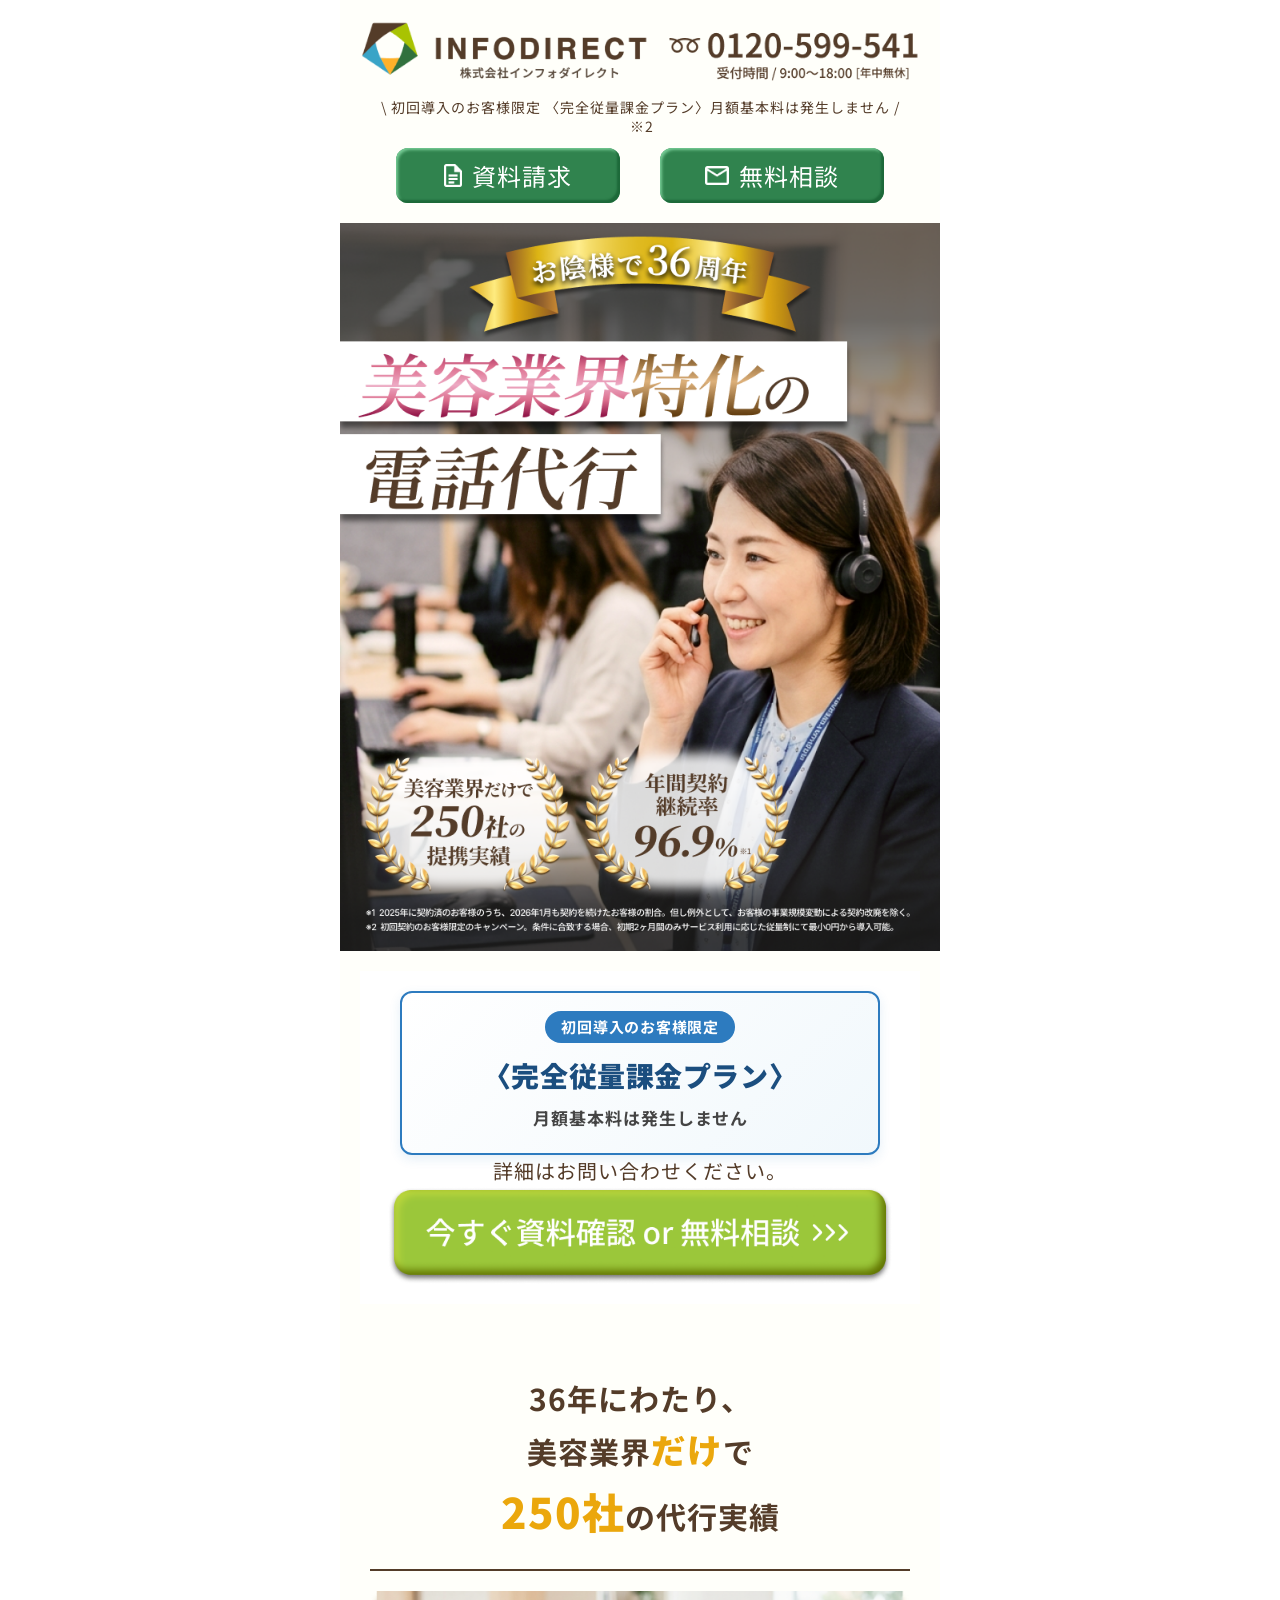
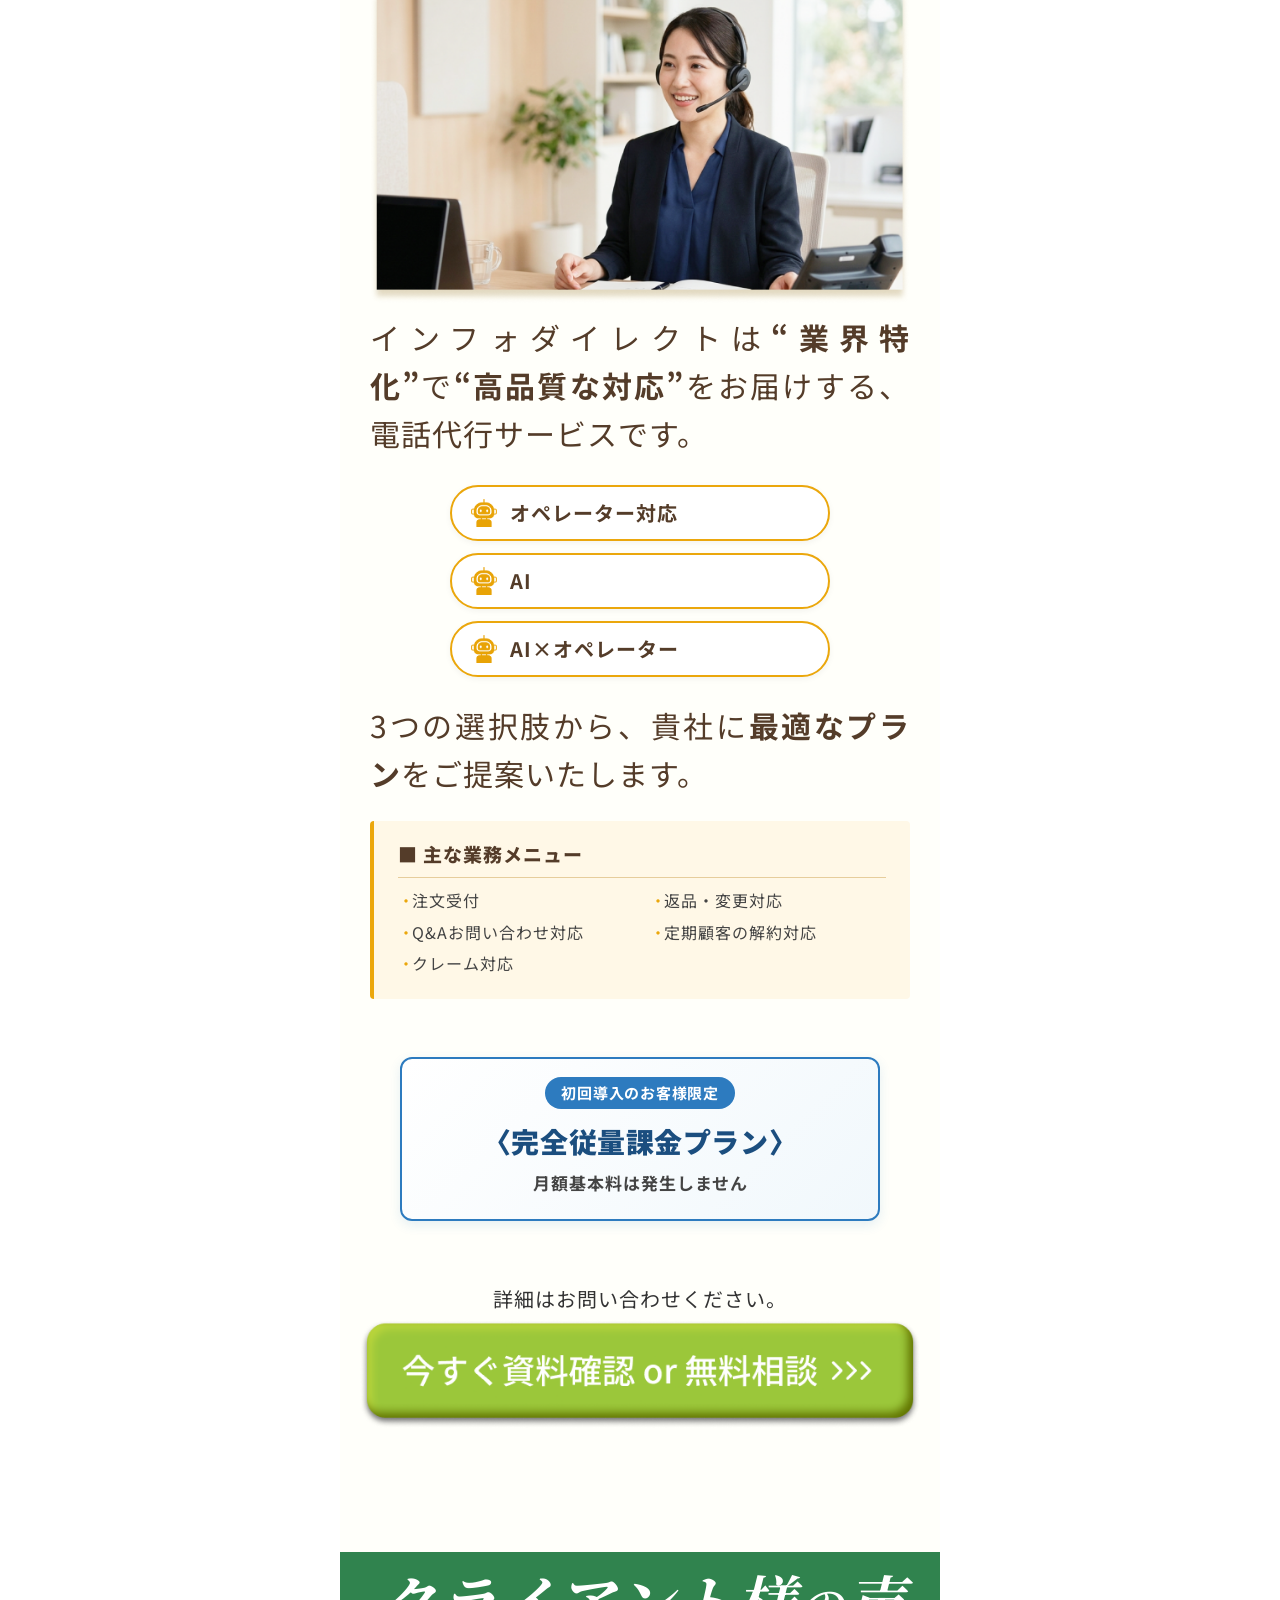
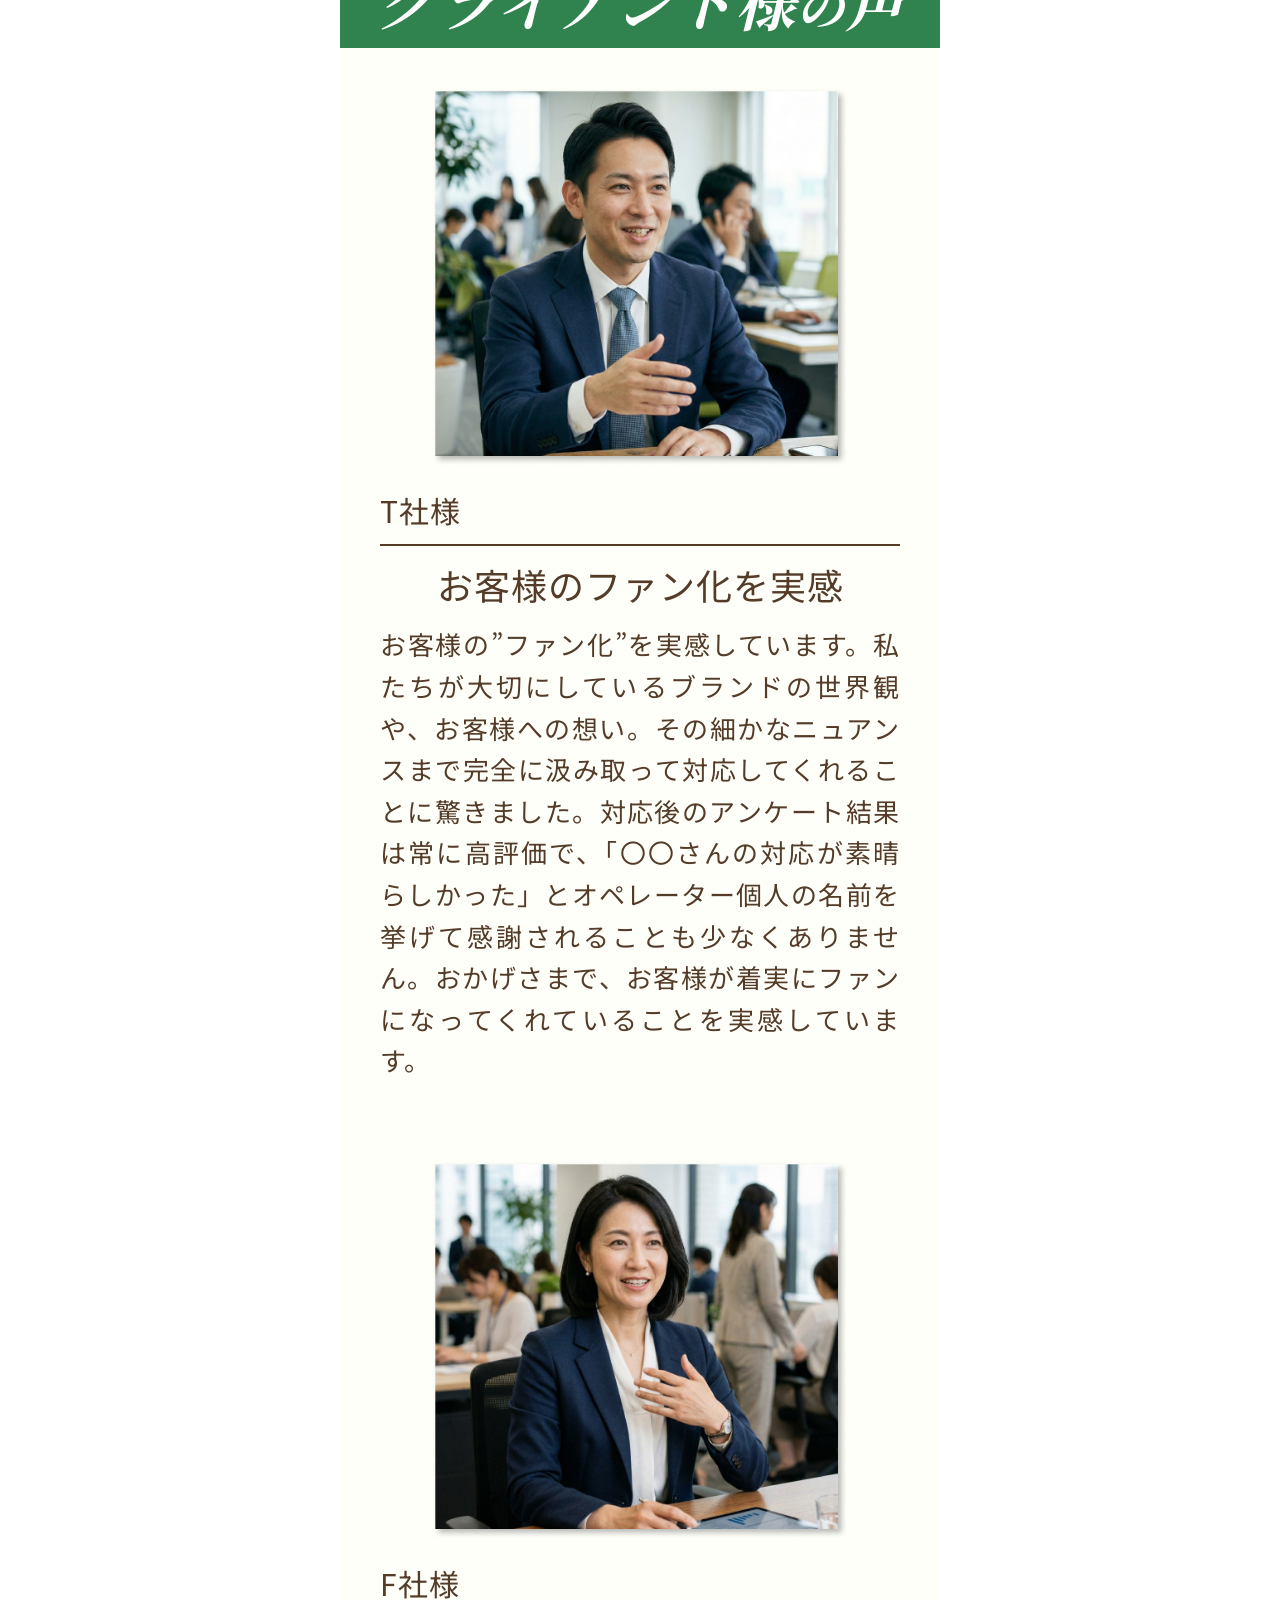
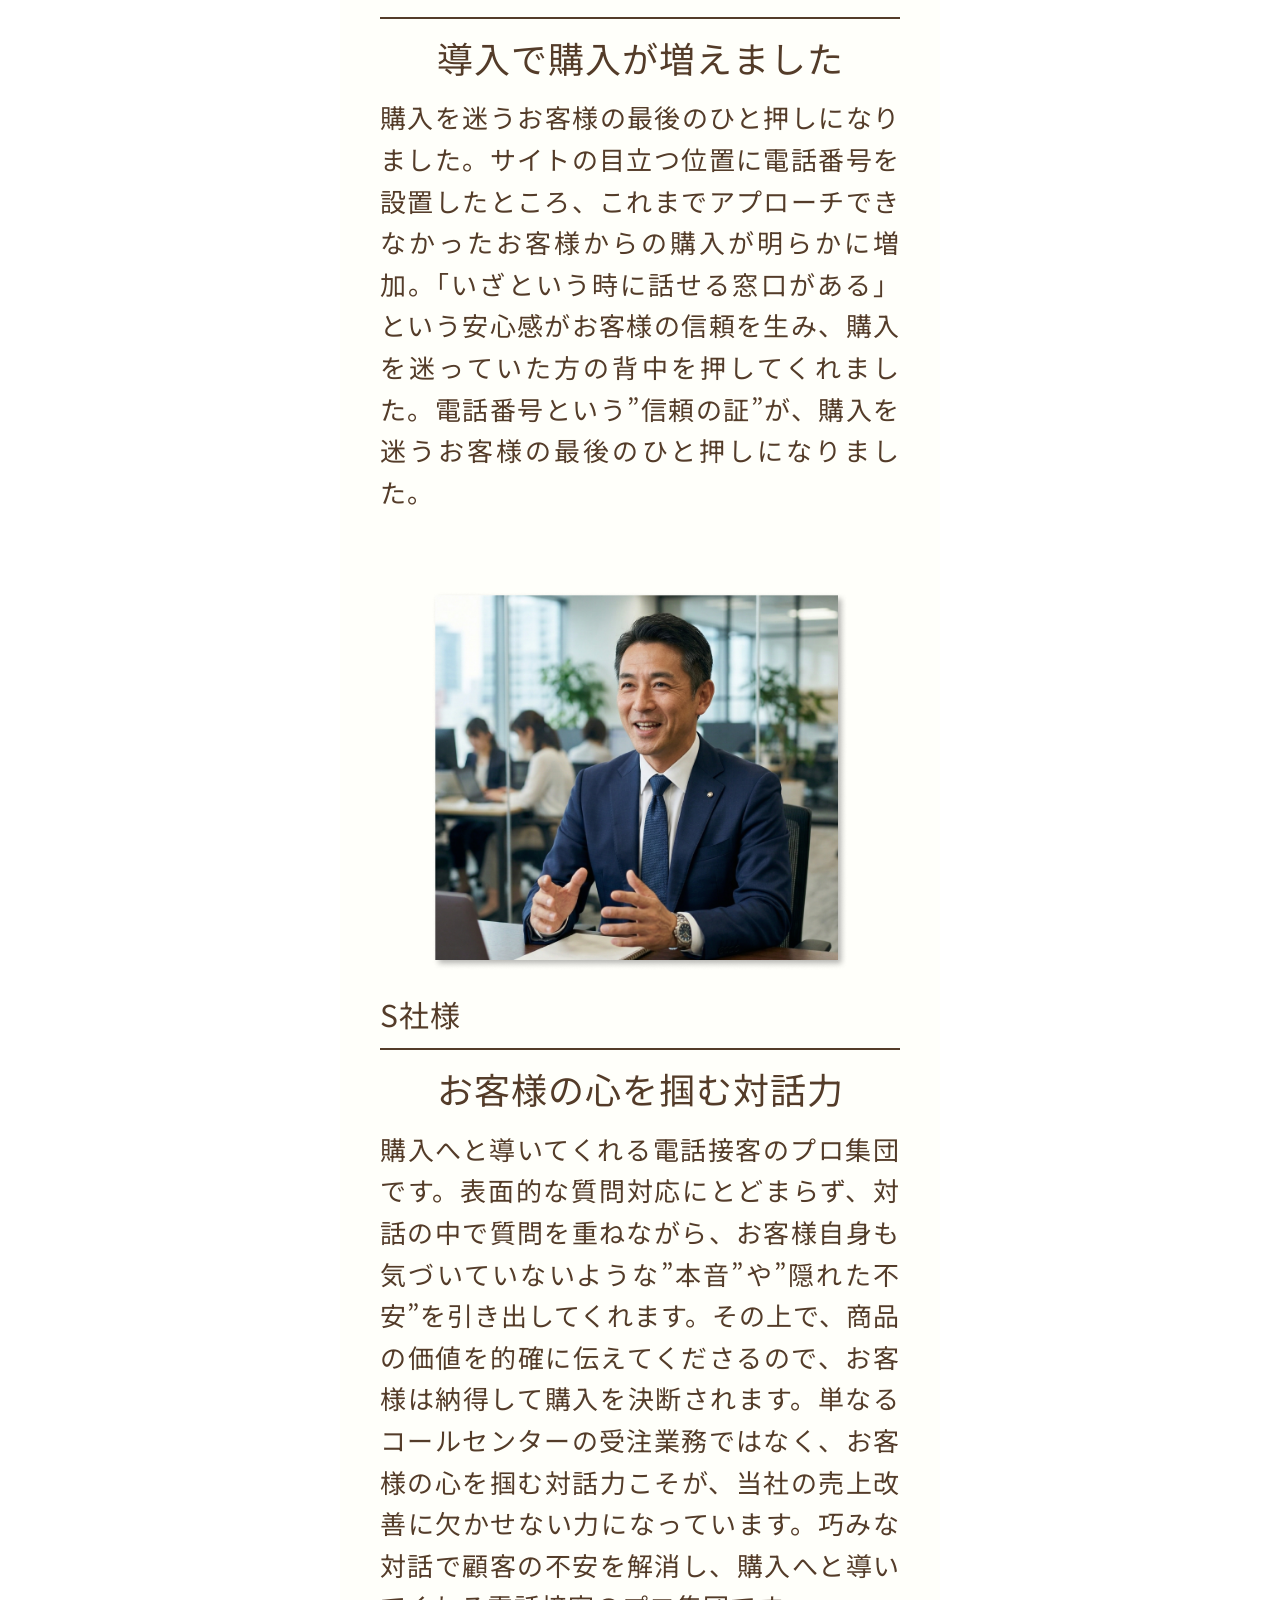
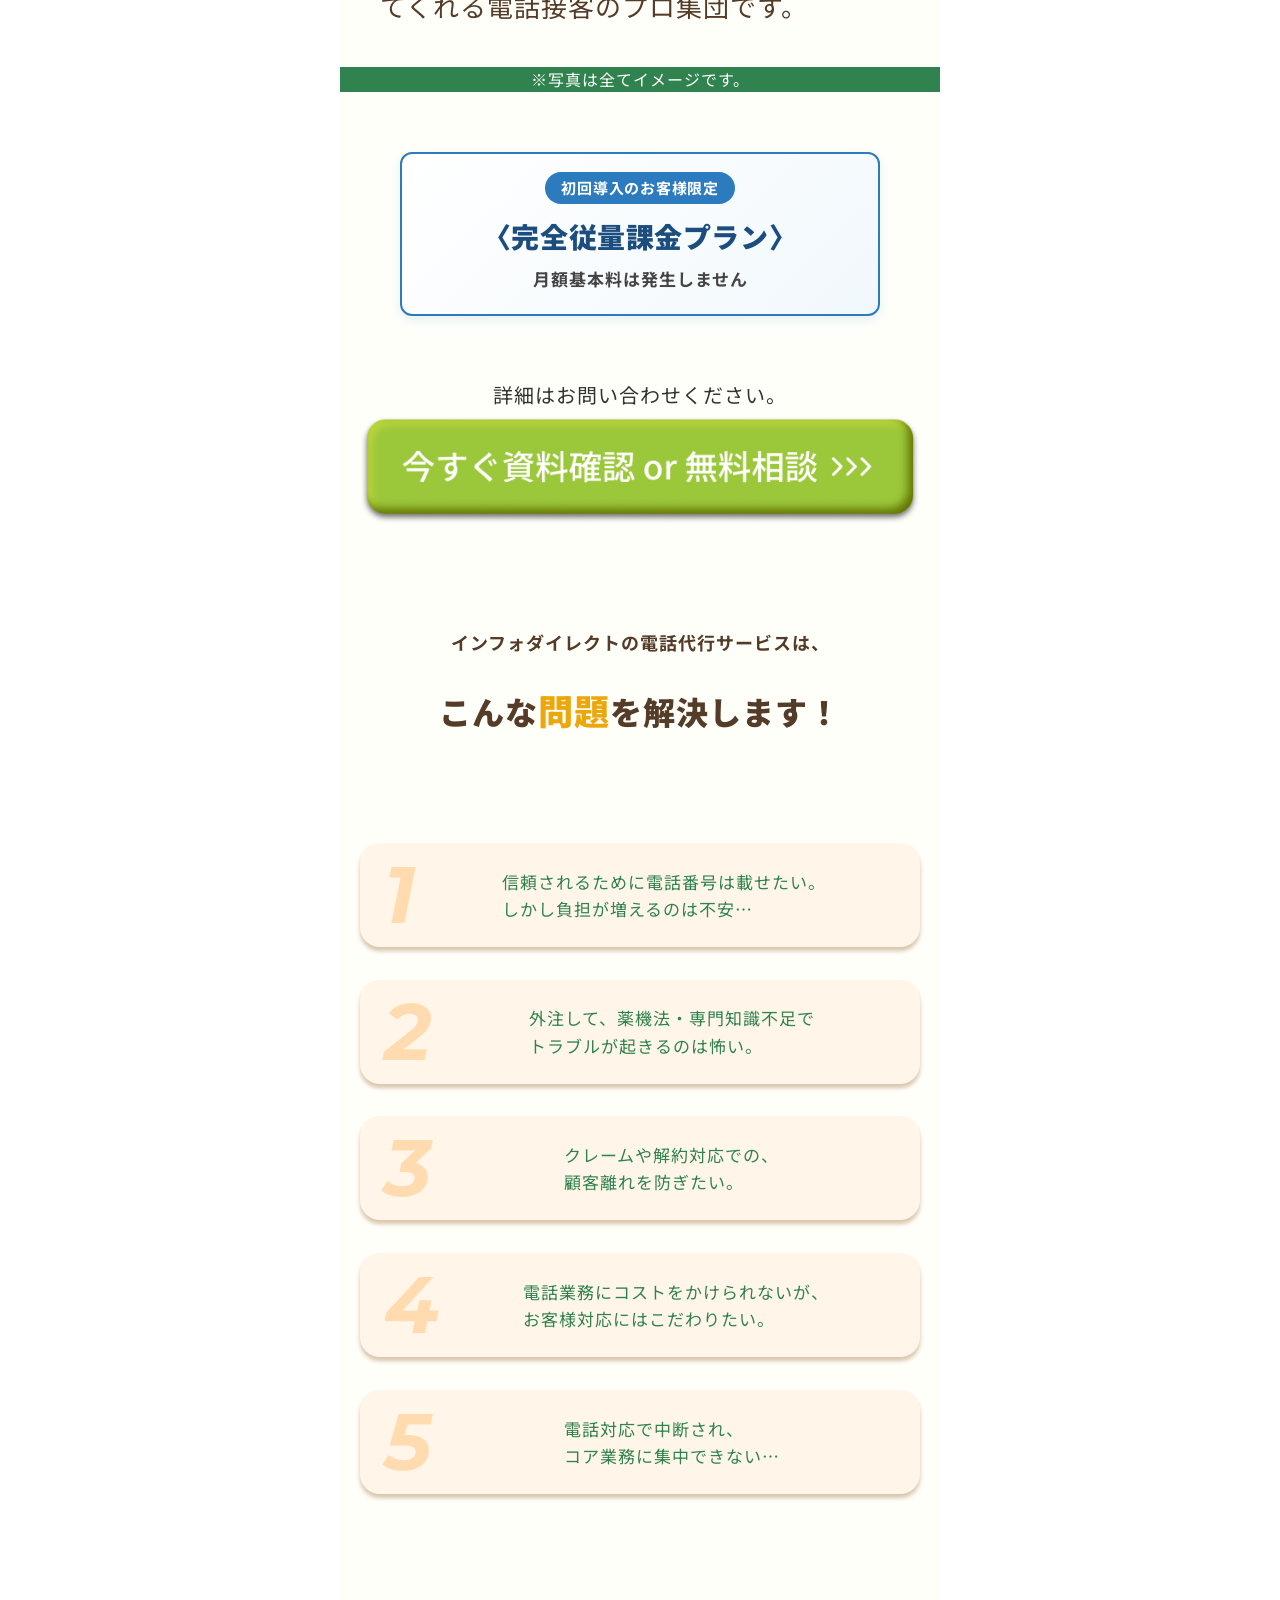
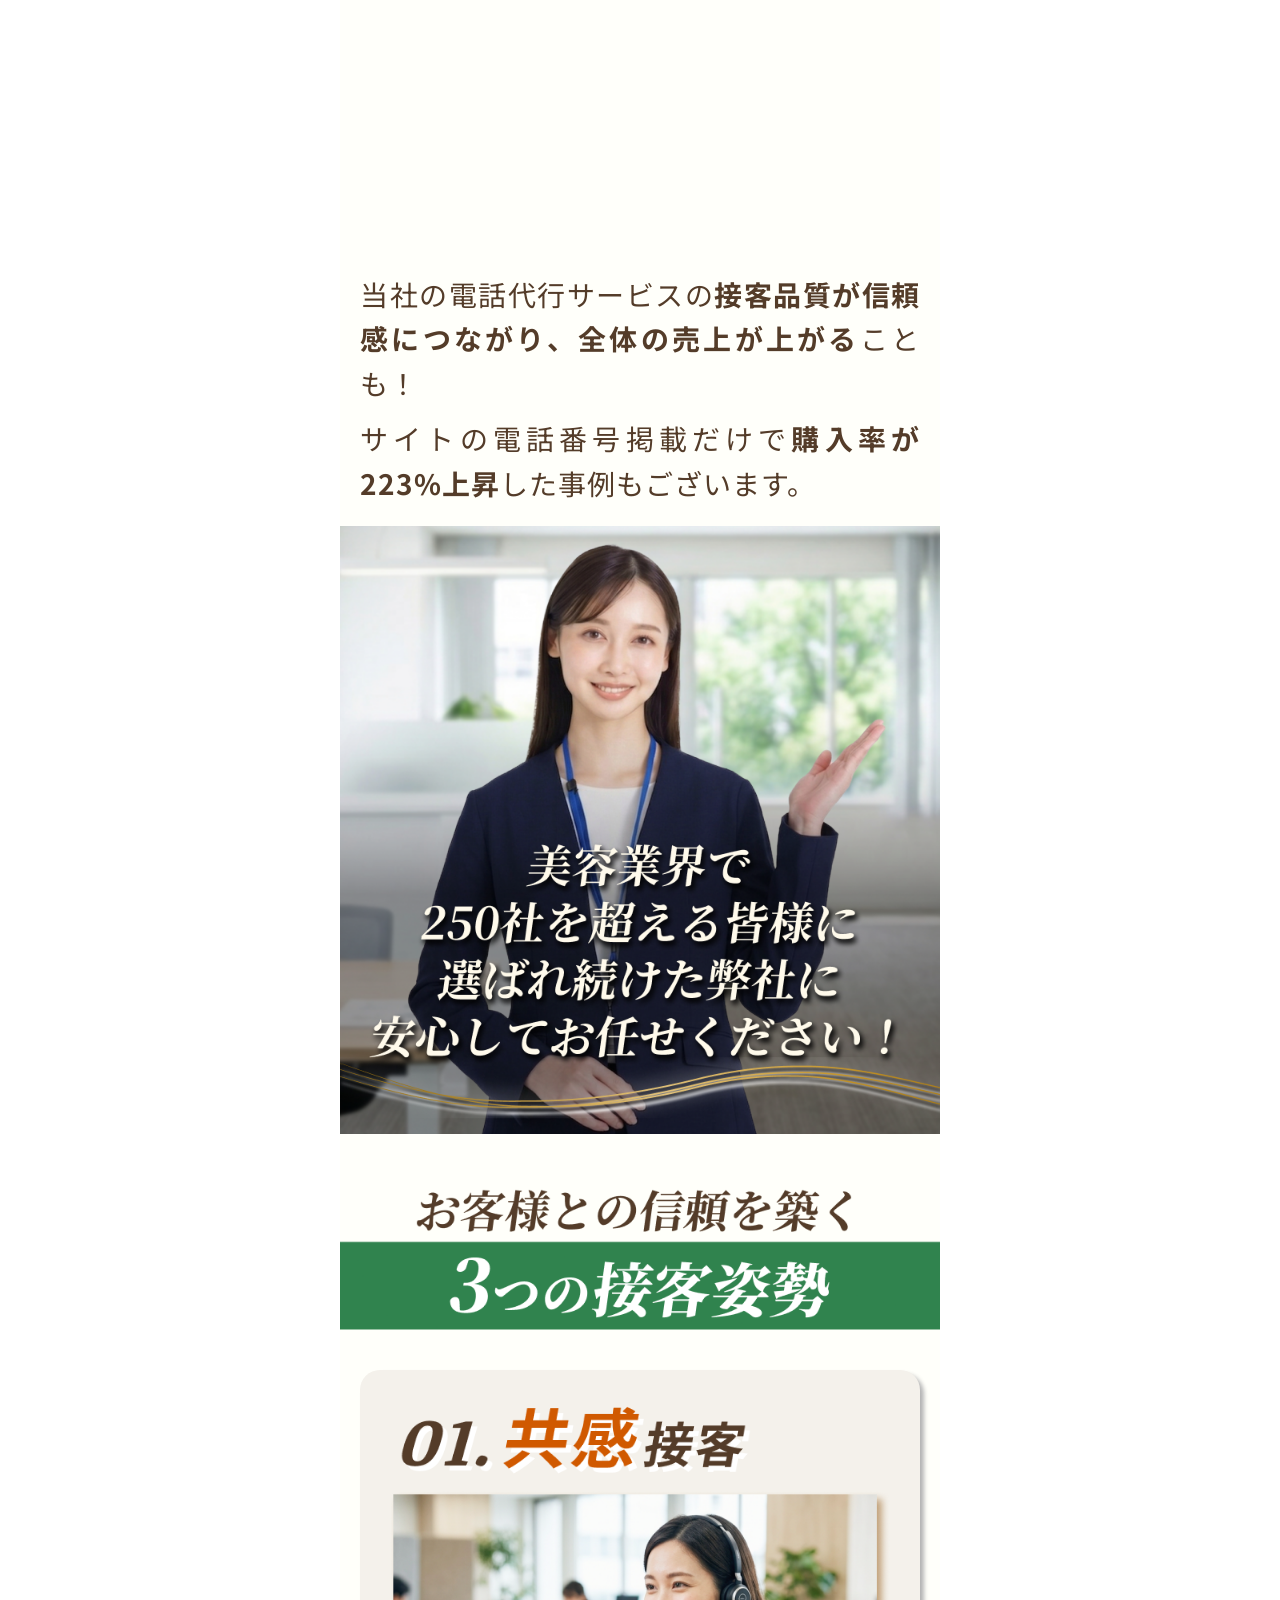
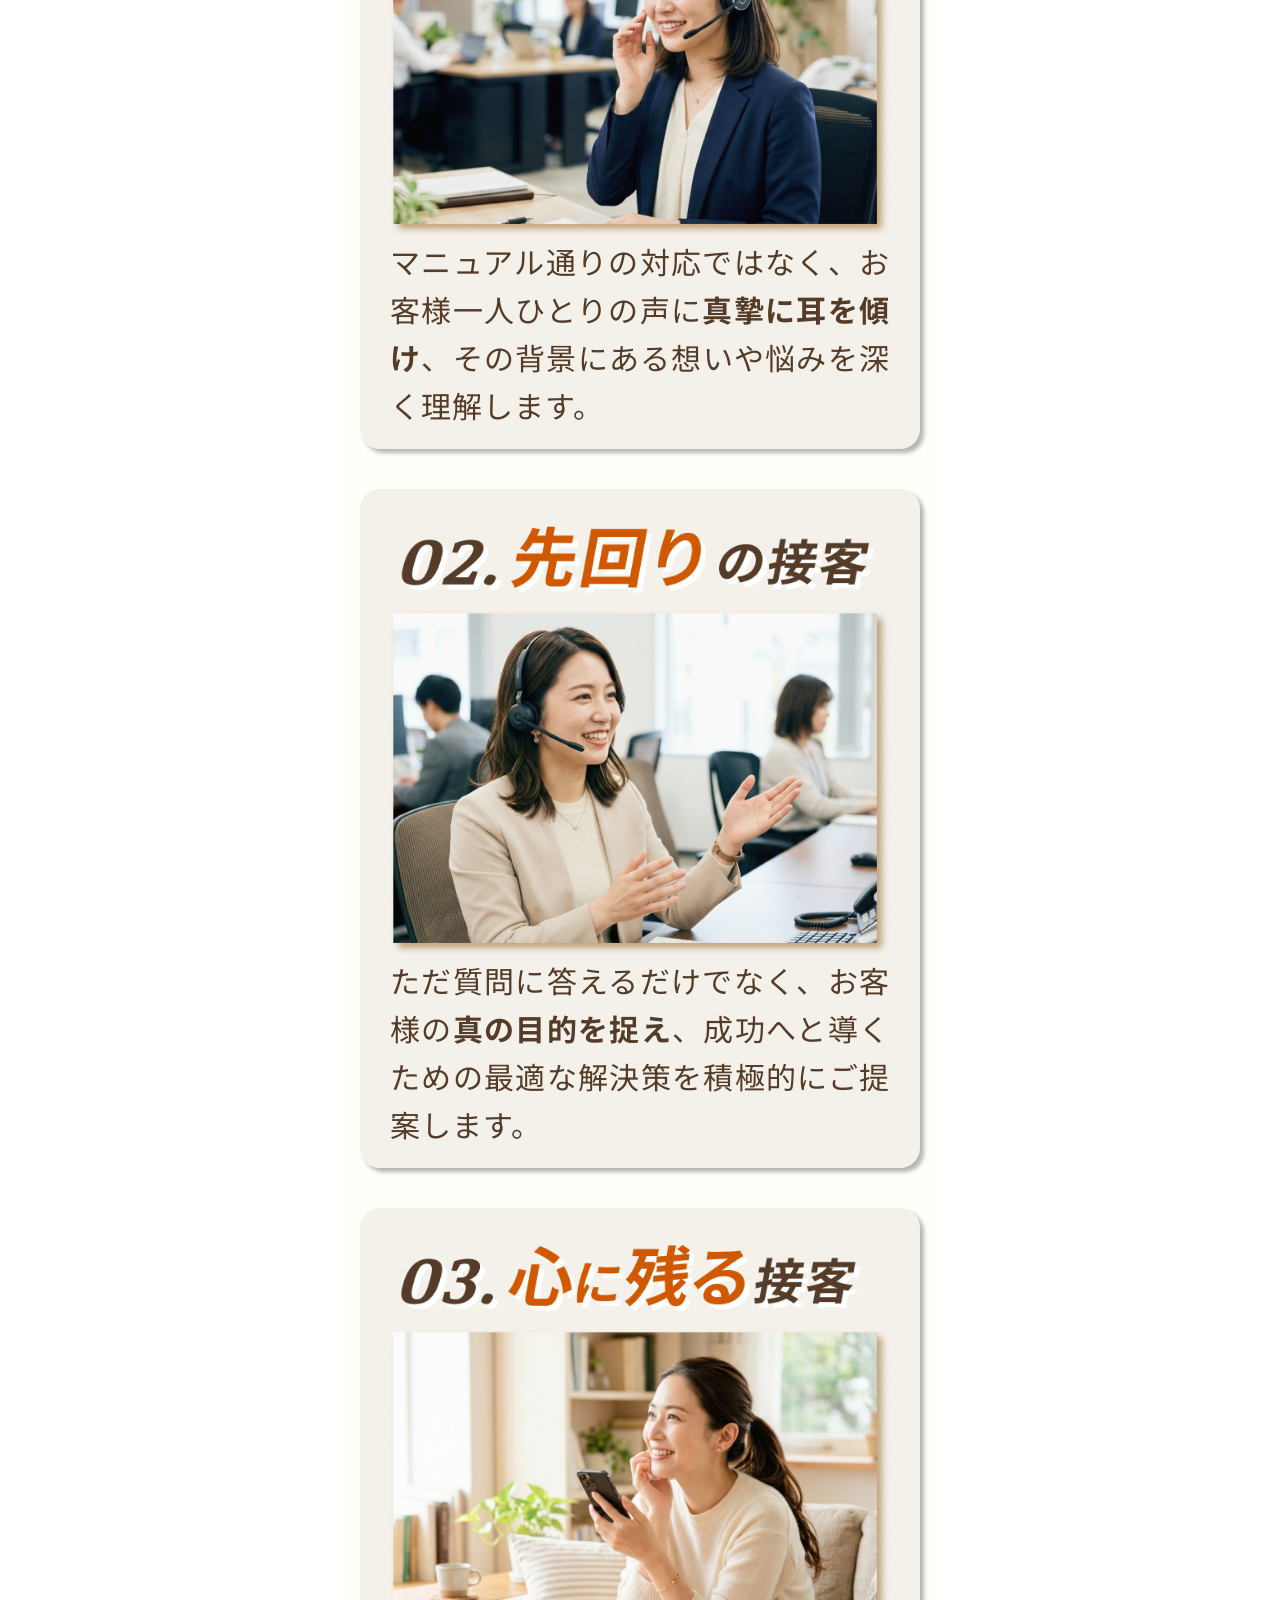
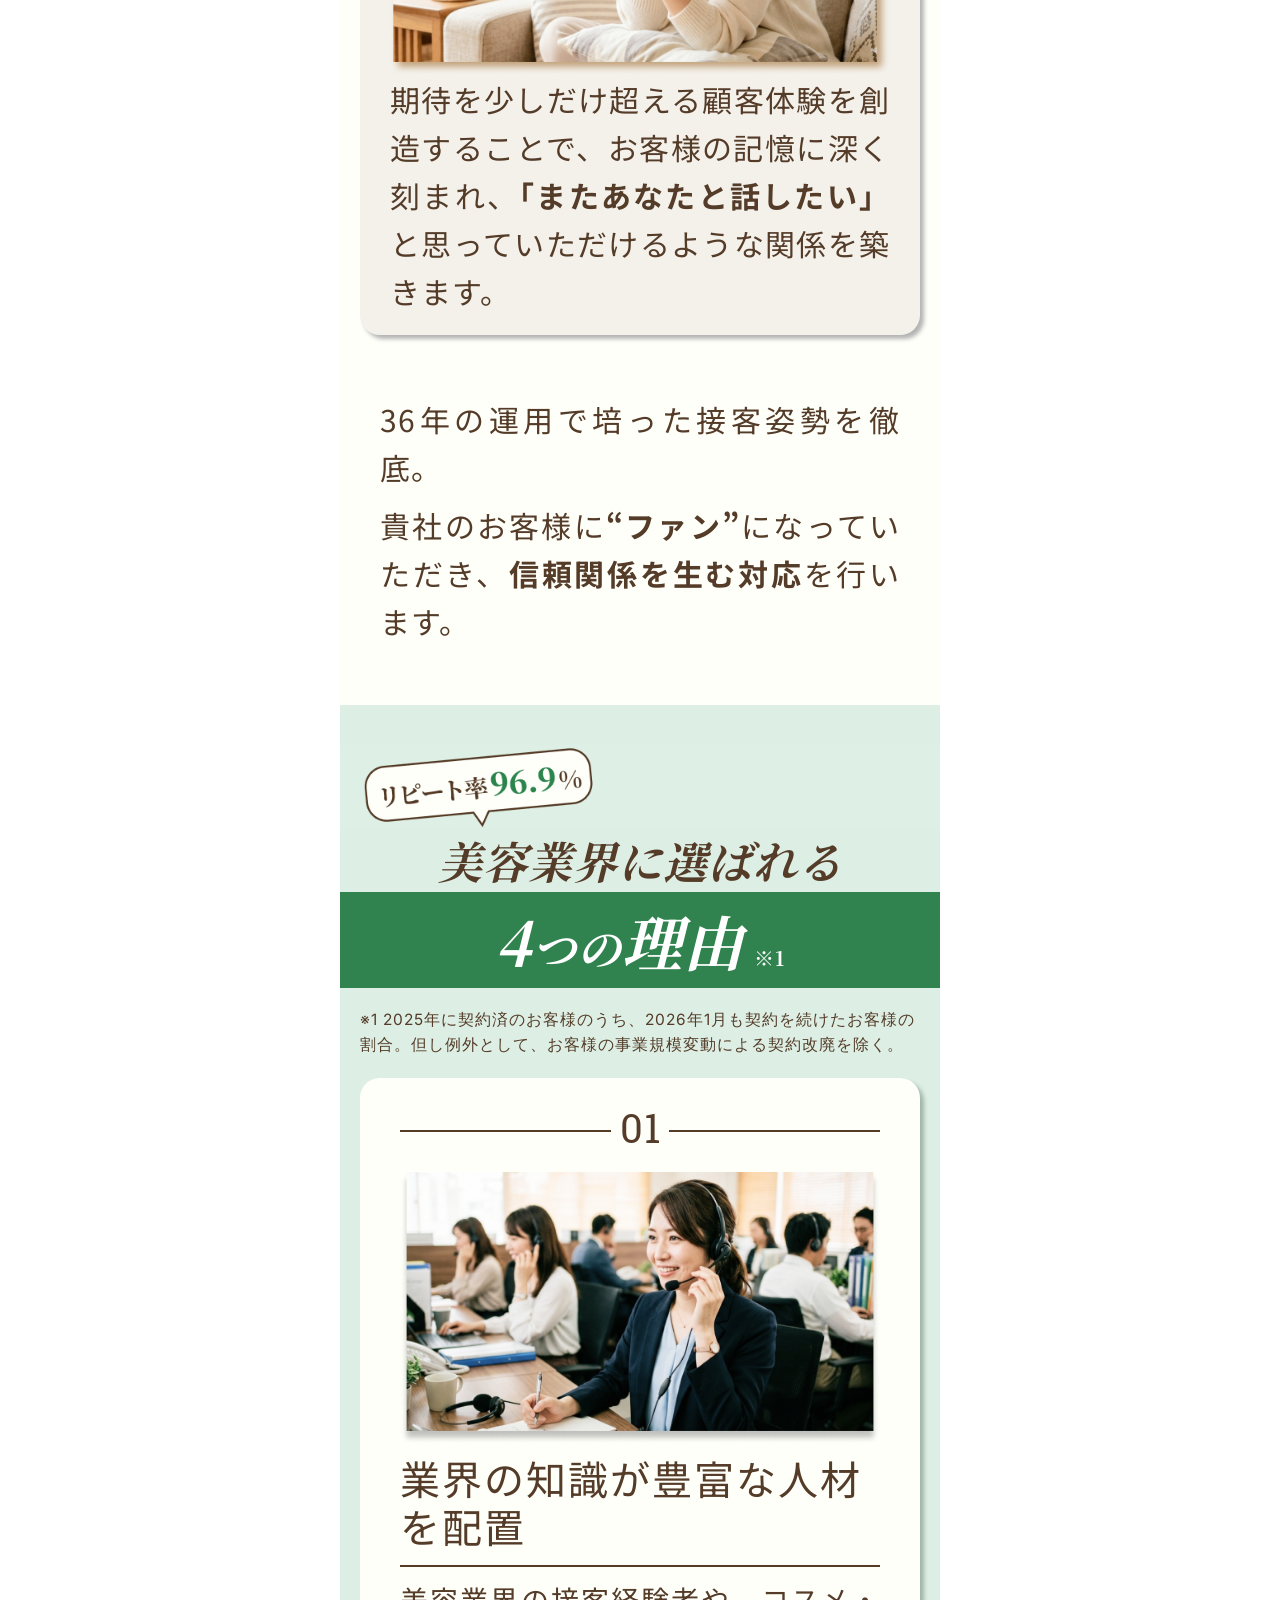
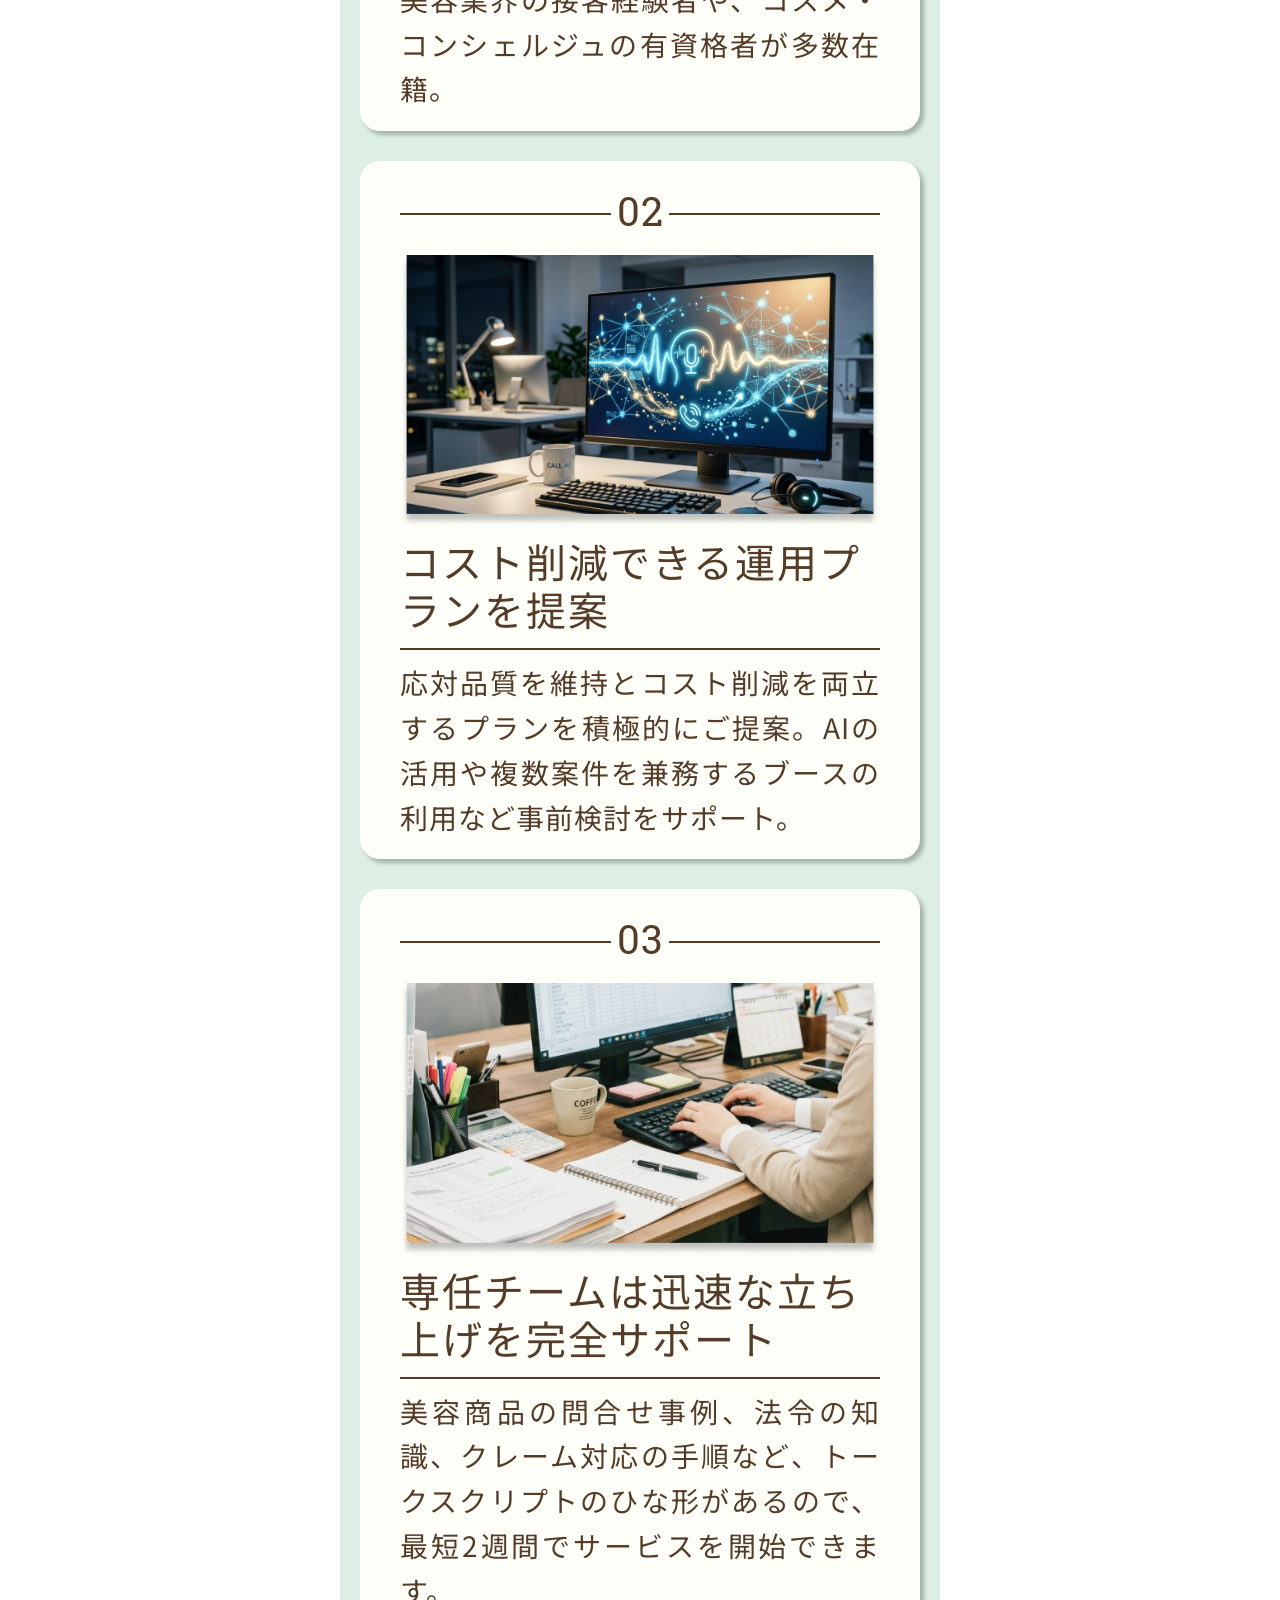
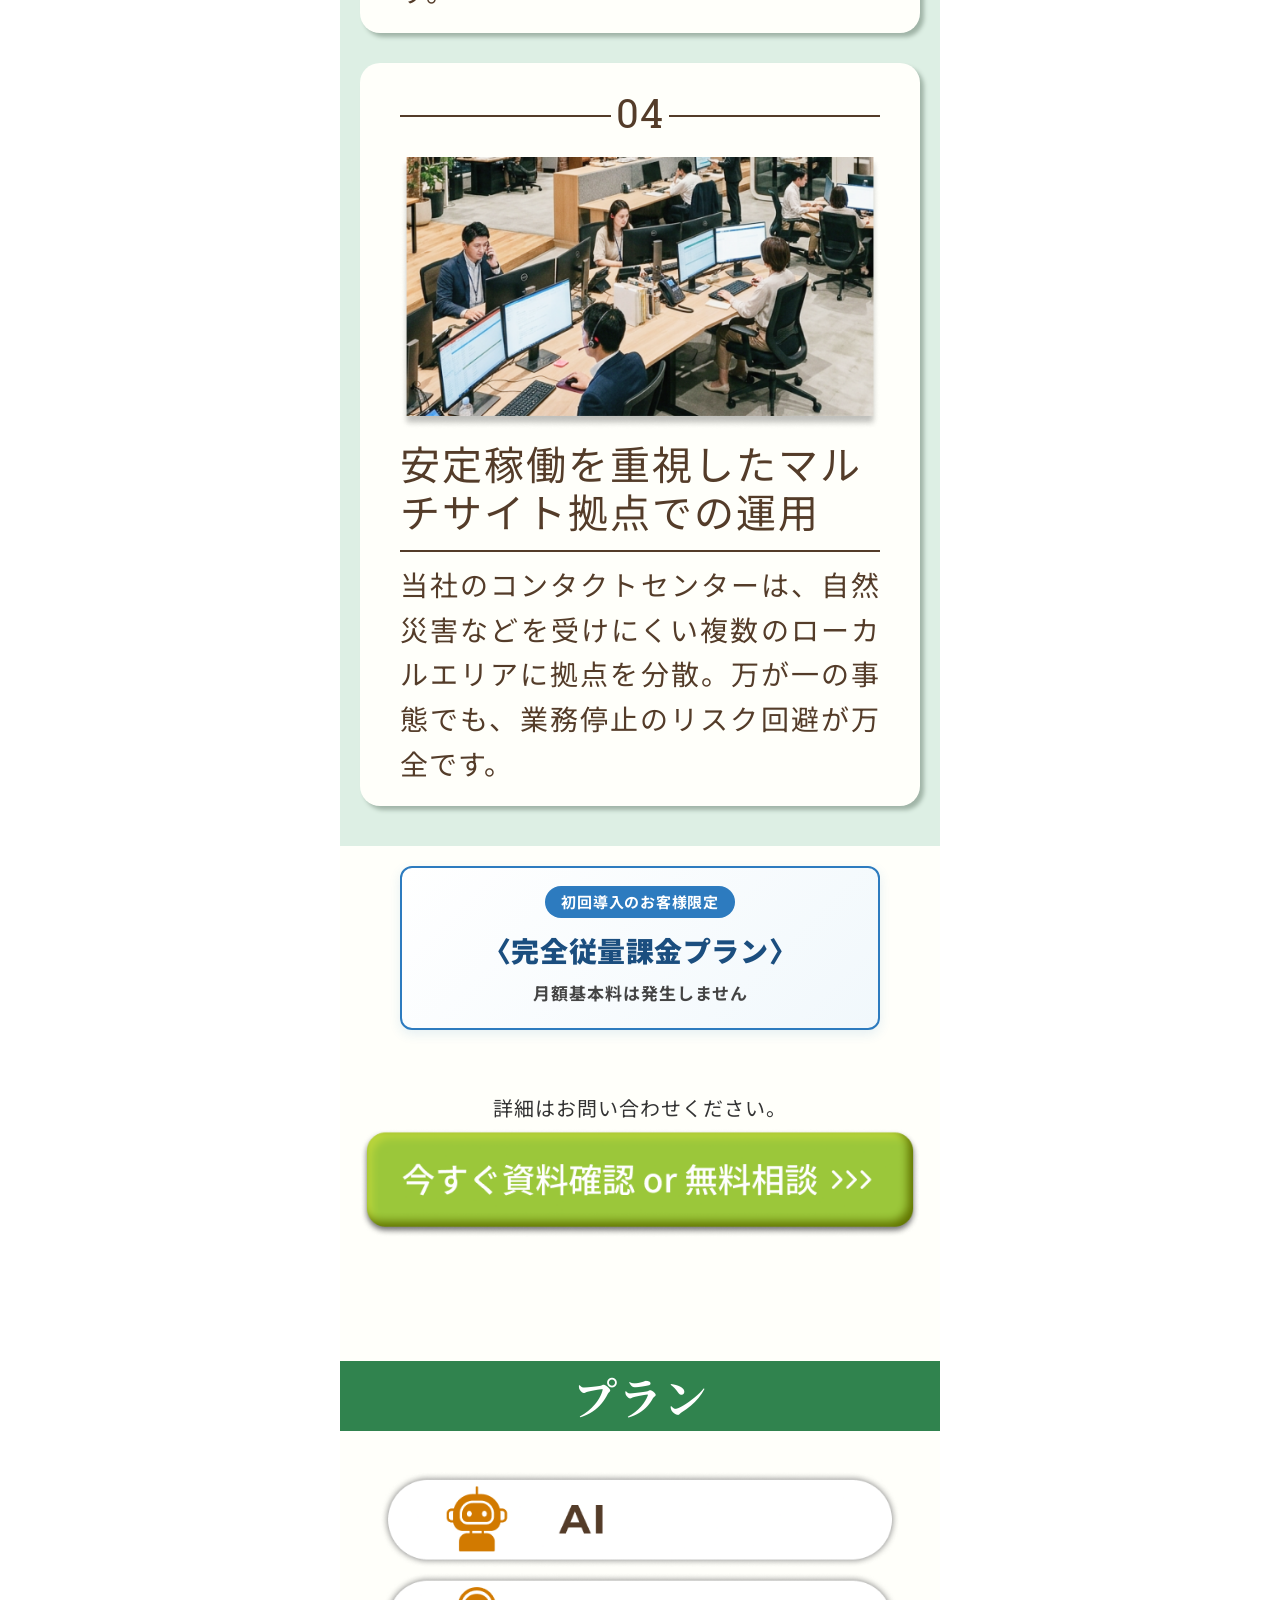
==== contact_confirm.html @ 5f5afe4b "Initial: 2026-04-30 チェックバック反映版 主な変更: - #3 P1 250社の提携実績→契約実績 - #4 P1 CTAバナーを HTML 化・新キャンペーン表記 - #5 P2" ====
<!DOCTYPE html>
<html lang="ja">

<head>
    <meta charset="UTF-8">
    <meta name="viewport" content="width=device-width, initial-scale=1.0">
    <title>サービス紹介LP</title>
    <link rel="stylesheet" href="style.css">
    <link rel="preconnect" href="https://fonts.googleapis.com">
    <link rel="preconnect" href="https://fonts.gstatic.com" crossorigin>
    <link
        href="https://fonts.googleapis.com/css2?family=Noto+Serif+JP:wght@200..900&family=Noto+Sans+JP:wght@100..900&family=Inter:ital,wght@0,100..900;1,100..900&family=Montserrat:ital,wght@0,100..900;1,100..900&family=Noticia+Text:ital,wght@0,400;0,700;1,400;1,700&family=Battambang:wght@100;300;400;700;900&display=swap"
        rel="stylesheet">
</head>

<body>
    <header class="hero">
        <div class="container">
            <div class="logo"><img src="/img/logo.png" alt="logo"></div>
        </div>
    </header>

    <section id="contact" class="contact confirm">
        <div class="container">
            <div class="ttl">お問い合わせ・ご相談<br>（確認画面）</div>
            <div class="inner">
                <div class="txt">
                    <div class="txt_1">以下の内容でよろしければ「送信する」ボタンをクリックしてください。</div>
                </div>
                <div class="confirm-table">
                    <div class="form-group"><label>【貴社名】</label><div class="c-txt" id="c-company"></div></div>
                    <div class="form-group"><label>【部署名】</label><div class="c-txt" id="c-department"></div></div>
                    <div class="form-group"><label>【氏名】</label><div class="c-txt" id="c-name"></div></div>
                    <div class="form-group"><label>【フリガナ】</label><div class="c-txt" id="c-kana"></div></div>
                    <div class="form-group"><label>【電話番号】</label><div class="c-txt" id="c-tel"></div></div>
                    <div class="form-group"><label>【メールアドレス】</label><div class="c-txt" id="c-email"></div></div>
                    <div class="form-group"><label>【お問い合わせ種類】</label><div class="c-txt" id="c-os"></div></div>
                    <div class="form-group"><label>【お問い合わせ内容】</label><div class="c-txt" id="c-message"></div></div>
                    <div class="form-group"><label>【プライバシーポリシー】</label><div class="c-txt" id="c-privacy"></div></div>
                </div>
                <div class="btn-group">
                    <button type="button" id="contactBackBtn" class="back-btn">戻る</button>
                    <button type="button" id="contactSubmitBtn" class="submit-btn">送信する</button>
                </div>
            </div>
        </div>
    </section>

    <script>
        document.addEventListener("DOMContentLoaded", () => {

            const GAS_URL = "https://script.google.com/macros/s/AKfycbyG_PMTezzxDsAAbJTWtvfkw399SkQpyGg_1feNgmZ9mOjBfbbSMwCFwY5xkxrcyw/exec";

            // sessionStorageからデータ取得
            const raw = sessionStorage.getItem("contactData");
            if (!raw) {
                alert("入力データが見つかりません。フォームから入力しなおしてください。");
                location.href = "index.html#contact";
                return;
            }
            const data = JSON.parse(raw);

            // 確認画面に値を表示
            document.getElementById("c-company").textContent    = data.company    || "\u00A0";
            document.getElementById("c-department").textContent = data.department || "\u00A0";
            document.getElementById("c-name").textContent       = data.name       || "\u00A0";
            document.getElementById("c-kana").textContent       = data.kana       || "\u00A0";
            document.getElementById("c-tel").textContent        = data.tel        || "\u00A0";
            document.getElementById("c-email").textContent      = data.email      || "\u00A0";
            document.getElementById("c-os").textContent         = data.os         || "\u00A0";
            document.getElementById("c-message").textContent    = data.message    || "\u00A0";
            document.getElementById("c-privacy").textContent    = data.privacy === "同意" ? "同意する" : "\u00A0";

            // 戻るボタン
            document.getElementById("contactBackBtn").addEventListener("click", () => {
                history.back();
            });

            // 送信ボタン
            document.getElementById("contactSubmitBtn").addEventListener("click", async () => {
                const btn = document.getElementById("contactSubmitBtn");
                btn.disabled = true;
                btn.textContent = "送信中...";

                try {
                    const response = await fetch(GAS_URL, {
                        method: "POST",
                        body: JSON.stringify(data)
                    });

                    const result = await response.json();

                    if (result.status === "success") {
                        sessionStorage.removeItem("contactData");
                        location.href = "thanks.html";
                    } else {
                        alert("送信に失敗しました。しばらくしてからもう一度お試しください。");
                        btn.disabled = false;
                        btn.textContent = "送信する";
                    }
                } catch (err) {
                    alert("通信エラーが発生しました。");
                    console.error(err);
                    btn.disabled = false;
                    btn.textContent = "送信する";
                }
            });
        });
    </script>

    <footer>
        <div class="container">
            <div class="inner">
                <div class="image"><img src="/img/footer_logo.png" alt=""></div>
                <div class="address">
                    〒160-0023<br>
                    東京都新宿区西新宿7-20-11 西新宿AIビル2F
                </div>
                <div class="link"><a href="">プライバシーポリシー</a></div>
            </div>
            <div class="copyright">© 2026INFODIRECT Co.,Ltd.</div>
        </div>
    </footer>
</body>

</html>
---- style.css ----
@charset "UTF-8";
/* style.css */
* {
  margin: 0;
  padding: 0;
  box-sizing: border-box;
  letter-spacing: 1px;
}

html {
  scroll-behavior: smooth;
}

body {
  font-family: "Noto Sans JP", sans-serif;
  line-height: 1.6;
  color: #333;
  background-color: #fff;
  font-size: 10px;
  /* LP特有の温かみのある背景色 */
}

img {
  width: 100%;
  height: auto;
  display: block;
}

a {
  display: block;
  text-decoration: none;
}

.container {
  width: 100%;
  max-width: 600px;
  margin: 0 auto;
  padding: 60px 20px;
  text-align: justify;
  /* BG2: 線形グラデーション */
  background: #FFFFFA;
}
.container .ttl {
  text-align: center;
}
.container .ttl .ttl_1,
.container .ttl .ttl_2 {
  text-align: center;
}

/* ヒーローセクション */
.hero {
  color: #543C29;
}
.hero .container {
  padding: 20px;
}
.hero .container .campaign {
  font-size: clamp(10px, 4vw, 20px);
  margin: 10px auto 5px;
  text-align: center;
}
.hero .container .campaign span {
  font-size: clamp(7px, 2.8vw, 14px);
  margin-left: 4px;
}
.hero .container {
  /* ボタン装飾 (LPで最も重要な要素) */
}
.hero .container .cta-button {
  display: flex;
  gap: 7%;
  justify-content: center;
  align-items: center;
  margin: 0 auto;
  text-align: center;
}
.hero .container .cta-button a {
  display: flex;
  justify-content: center;
  align-items: center;
  gap: 10px;
  width: 40%;
  max-width: 250px;
  min-width: 150px;
  padding: 8.5px 0;
  background-color: #30834E;
  box-shadow: -3px -3px 2px 0px #1D6939 inset, 2px 2px 3px 0px #76CB95 inset;
  color: #fff;
  text-decoration: none;
  font-size: clamp(12px, 5vw, 24px);
  border-radius: 12px;
}
.hero .container .cta-button a.btn_document img {
  min-width: 12px;
  max-width: 18px;
  height: auto;
}
.hero .container .cta-button a.btn_contact img {
  min-width: 20px;
  max-width: 24px;
  height: auto;
}

/* セクションごとの色分け */
.fv .container {
  padding: 0;
}

.achieve .container {
  padding: 30px;
}
.achieve .container .ttl {
  padding: 20px 0;
  border-bottom: 2px solid #543C29;
}
.achieve .container .image_1 {
  margin: 20px auto 10px;
}
.achieve .container .image_2 {
  width: 90%;
  margin: 20px auto;
}
.achieve .container .txt_1 {
  font-size: clamp(15px, 4.5vw, 30px);
  color: #543C29;
}
.achieve .container .txt_1 span {
  font-weight: bold;
}
.achieve .container .txt_2 {
  font-size: clamp(15px, 4.4vw, 30px);
  color: #543C29;
}
.achieve .container .txt_2 span {
  font-weight: bold;
}

.campaign-1 .container {
  background-image: url(/img/cta_1_bg.png);
  background-position: center center;
  background-size: cover;
  display: flex;
  justify-content: center;
  align-items: center;
  gap: 0px;
  flex-direction: column;
  aspect-ratio: 375/185;
  padding: 20px;
}
.campaign-1 .container .inner {
  background: #fff;
  padding: 20px 0;
}
.campaign-1 .container .inner .image {
  width: 70%;
  margin: 0 auto 10px;
}
.campaign-1 .container .inner .txt {
  color: #543C29;
  text-align: center;
  font-size: clamp(10px, 4vw, 20px);
}
.campaign-1 .container .inner .btn {
  width: 90%;
  margin: 0 auto;
}

.campaign-2 .container {
  aspect-ratio: 375/297;
  padding: 0;
}
.campaign-2 .container .inner {
  display: flex;
  flex-direction: column;
  justify-content: space-between;
  gap: 10px;
  background: url(/img/cta_2_bg.png), linear-gradient(180deg, #FFFFFA 0%, #FFFFFA 100%);
  background-position: center top;
  background-size: contain;
  background-repeat: no-repeat;
  aspect-ratio: 375/257;
  padding: 20px 0;
}
.campaign-2 .container .inner .cta-button {
  display: flex;
  flex-direction: column;
  gap: 5px;
  padding: 0 20px;
}
.campaign-2 .container .inner .cta-button .note {
  text-align: center;
  font-size: clamp(10px, 4vw, 20px);
}

.voice .container {
  padding: 40px 0;
}
.voice .container .ttl {
  background: #30834E;
  font-size: clamp(16px, 10vw, 60px);
  color: #fff;
  font-family: "Noto Serif JP", serif;
  font-weight: bold;
  font-style: italic;
}
.voice .container .ttl span {
  font-size: clamp(12px, 8vw, 48px);
}
.voice .container .note {
  text-align: center;
  background: #30834E;
  color: #fff;
  font-size: clamp(8px, 3vw, 16px);
}
.voice .container .content .voice_0 {
  display: flex;
  flex-direction: column;
  gap: 20px;
  padding: 40px;
}
@media screen and (max-width: 600px) {
  .voice .container .content .voice_0 {
    padding: 20px 40px;
  }
}
.voice .container .content .voice_0 .image {
  margin: 0 auto;
  width: 80%;
}
.voice .container .content .voice_0 .comment {
  color: #543C29;
}
.voice .container .content .voice_0 .comment .name {
  text-align: left;
  font-size: clamp(15px, 5vw, 30px);
  border-bottom: 2px solid #543C29;
  padding-bottom: 10px;
  margin-bottom: 10px;
}
.voice .container .content .voice_0 .comment .heading {
  font-size: clamp(16px, 6vw, 36px);
  text-align: center;
}
.voice .container .content .voice_0 .comment .txt {
  text-align: justify;
  font-size: clamp(12px, 3.8vw, 26px);
  padding-top: 10px;
}

.solution .container {
  padding: 0 0 0;
}
.solution .container .ttl {
  display: flex;
  flex-direction: column;
  gap: 20px;
}
.solution .container .ttl .ttl_1 {
  font-family: "Noto Serif JP", serif;
  font-weight: bold;
  font-style: italic;
  font-size: clamp(22px, 8vw, 44px);
  color: #543C29;
  line-height: 1.2;
}
.solution .container .ttl .ttl_2 {
  font-family: "Noto Serif JP", serif;
  font-weight: bold;
  font-size: clamp(22px, 8vw, 44px);
  color: #fff;
  background: #30834E;
}
.solution .container .ttl .ttl_2 span {
  font-size: clamp(30px, 12vw, 60px);
}
.solution .container .content {
  display: flex;
  flex-direction: column;
  gap: 3.5%;
  aspect-ratio: 375/680.5;
  background: url("/img/solution_bg.png");
  background-position: center center;
  background-size: contain;
  background-repeat: no-repeat;
  padding: 25% 20px 0;
  transform: translateY(-70px);
}
.solution .container .content .item {
  display: flex;
  justify-content: start;
  align-items: center;
  gap: 15px;
  background: #FFF5E9;
  box-shadow: 0px 4px 4px 0px rgba(177, 139, 94, 0.5019607843);
  padding: 12px 24px;
  border-radius: 20px;
}
.solution .container .content .item .num {
  font-family: "Montserrat", sans-serif;
  font-size: clamp(40px, 16vw, 80px);
  font-style: italic;
  font-weight: bold;
  color: #FFDBAF;
  line-height: 1;
}
.solution .container .content .item .txt {
  width: 100%;
  display: flex;
  justify-content: center;
  align-items: center;
  font-size: clamp(10px, 3.6vw, 17px);
  color: #30834E;
}
.solution .container .note {
  display: flex;
  flex-direction: column;
  gap: 10px;
  padding: 20px;
  color: #543C29;
  font-size: clamp(14px, 4.4vw, 28px);
}
.solution .container .note .note_1 span {
  font-weight: bold;
}
.solution .container .note .note_2 span {
  font-weight: bold;
}

.posture .container {
  padding: 0 0 60px;
  display: flex;
  flex-direction: column;
  gap: 40px;
}
.posture .container .ttl {
  display: flex;
  flex-direction: column;
  gap: 5px;
}
.posture .container .ttl .ttl_1 {
  font-family: "Noto Serif JP", serif;
  font-weight: bold;
  font-style: italic;
  font-size: clamp(22px, 8vw, 44px);
  color: #543C29;
  line-height: 1.2;
}
.posture .container .ttl .ttl_2 {
  font-family: "Noto Serif JP", serif;
  font-weight: bold;
  font-size: clamp(22px, 8vw, 44px);
  color: #fff;
  background: #30834E;
}
.posture .container .ttl .ttl_2 span {
  font-size: clamp(30px, 12vw, 60px);
}
.posture .container .content {
  display: flex;
  flex-direction: column;
  gap: 40px;
  padding: 0 20px;
}
.posture .container .content .item {
  display: flex;
  flex-direction: column;
  gap: 0;
  background: #F4F1EB;
  box-shadow: 4px 4px 4px 0px #B4B4B4;
  padding: 20px 0;
  border-radius: 20px;
}
.posture .container .content .item .item-ttl {
  display: flex;
  justify-content: start;
  align-items: center;
  gap: 5px;
}
.posture .container .content .item .item-ttl .num {
  font-family: "Noticia Text", serif;
  font-size: clamp(25px, 10vw, 50px);
  font-style: italic;
  font-weight: bold;
  color: #543C29;
  line-height: 1;
}
.posture .container .content .item .item-ttl .ttl_1 {
  font-family: "Noto Sans JP", serif;
  font-size: clamp(18px, 7.2vw, 36px);
  font-style: italic;
  font-weight: bold;
  letter-spacing: 2px;
  color: #543C29;
  text-shadow: 3px 3px 0px #FFF5E9;
}
.posture .container .content .item .item-ttl .ttl_1 span {
  letter-spacing: 2px;
  font-size: clamp(25px, 10vw, 50px);
  color: #E96400;
}
.posture .container .content .item .item-ttl .ttl_1 span.small {
  font-size: clamp(18px, 7.2vw, 36px);
}
.posture .container .content .item .item-inner {
  padding: 0 30px;
}
.posture .container .content .item .item-inner .txt {
  font-size: clamp(15px, 4.4vw, 30px);
  color: #543C29;
  text-align: justify;
}
.posture .container .content .item .item-inner .txt span {
  font-weight: bold;
}
.posture .container .note {
  display: flex;
  flex-direction: column;
  gap: 10px;
  color: #543C29;
  font-size: clamp(17px, 4.2vw, 30px);
  text-align: justify;
  padding: 20px 40px 0;
}
.posture .container .note .note_2 span {
  font-weight: bold;
}

.repeat .container {
  background: #DDEFE4;
  padding: 40px 0;
}
.repeat .container .ttl {
  position: relative;
  display: flex;
  flex-direction: column;
  gap: 5px;
}
.repeat .container .ttl .ttl_1 {
  font-family: "Noto Serif JP", serif;
  font-weight: bold;
  font-style: italic;
  font-size: clamp(22px, 8vw, 44px);
  color: #543C29;
  line-height: 1.2;
}
.repeat .container .ttl .ttl_2 {
  font-family: "Noto Serif JP", serif;
  font-weight: bold;
  font-size: clamp(22px, 8vw, 44px);
  color: #fff;
  background: #30834E;
  font-style: italic;
}
.repeat .container .ttl .ttl_2 span {
  font-size: clamp(30px, 12vw, 60px);
}
.repeat .container .ttl .ttl_2 .mark {
  padding-left: 10px;
  font-size: clamp(10px, 4vw, 20px);
  font-style: normal;
}
.repeat .container .content {
  display: flex;
  flex-direction: column;
  gap: 30px;
  padding: 0 20px;
}
.repeat .container .content .item {
  display: flex;
  flex-direction: column;
  gap: 10px;
  background: #FFFFFA;
  box-shadow: 4px 4px 4px 0px #A0B4A7;
  padding: 20px 40px;
  border-radius: 20px;
}
.repeat .container .content .item .num {
  position: relative;
  font-family: "Battambang", sans-serif;
  font-size: clamp(20px, 5vw, 40px);
  color: #543C29;
  text-align: center;
}
.repeat .container .content .item .num:before {
  content: "";
  position: absolute;
  top: 50%;
  left: 0;
  width: 44%;
  height: 2px;
  background: #543C29;
}
.repeat .container .content .item .num:after {
  content: "";
  position: absolute;
  top: 50%;
  right: 0;
  width: 44%;
  height: 2px;
  background: #543C29;
}
.repeat .container .content .item .ttl {
  font-family: "Noto Sans JP", serif;
  font-size: clamp(20px, 5.5vw, 40px);
  letter-spacing: 2px;
  color: #543C29;
  text-align: left;
  line-height: 1.2;
  border-bottom: 2px solid #543C29;
  padding-bottom: 15px;
}
.repeat .container .content .item .txt {
  font-size: clamp(13px, 3.6vw, 28px);
  color: #543C29;
  text-align: justify;
}
.repeat .container .content .item .txt span {
  font-weight: bold;
}
.repeat .container .note {
  color: #543C29;
  font-size: clamp(8px, 3.1vw, 15.5px);
  text-align: left;
  padding: 20px;
  font-family: "Inter", sans-serif;
}

.plan .container {
  background: #FFFFFA;
  padding: 40px 0 0;
}
@media screen and (max-width: 600px) {
  .plan .container {
    padding-top: 20px;
  }
}
.plan .container .ttl {
  font-family: "Noto Serif JP", serif;
  font-weight: bold;
  font-size: clamp(22px, 8vw, 44px);
  color: #fff;
  background: #30834E;
}
.plan .container .image {
  padding: 0 40px;
}
.plan .container .txt {
  font-size: clamp(16px, 4.4vw, 30px);
  color: #543C29;
  margin: 0 40px;
  padding-bottom: 40px;
  border-bottom: 2px solid #543C29;
}
.plan .container .txt span {
  font-weight: bold;
}
.plan .container .content {
  display: flex;
  flex-direction: column;
  gap: 20px;
  padding: 20px 40px 40px;
}
.plan .container .content .item {
  display: flex;
  flex-direction: column;
  gap: 10px;
  padding: 0;
}
.plan .container .content .item .icon {
  margin: 0 auto;
  max-width: 120px;
  width: 30%;
}
.plan .container .content .item .item-ttl {
  font-family: "Noto Sans JP", serif;
  font-size: clamp(20px, 8vw, 48px);
  font-weight: bold;
  font-style: italic;
  letter-spacing: 2px;
  text-align: center;
  line-height: 1.2;
  color: #E8A306;
  font-style: italic;
}
.plan .container .content .item .item-ttl .stand {
  color: #D27A00;
}
.plan .container .content .item-txt {
  font-size: clamp(14px, 5vw, 30px);
  text-align: left;
}
.plan .container .content .item-txt .merit {
  text-align: center;
}
.plan .container .content .item-txt .merit .heading {
  color: #fff;
  display: inline-block;
  border-radius: 15px;
  padding: 5px 20px;
  transform: translateY(30px);
  box-shadow: -3px -3px 4px 0px #D78B1F inset;
}
.plan .container .content .item-txt .merit .image {
  padding: 0;
}
.plan .container .content .note {
  color: #543C29;
  font-size: clamp(16px, 4.5vw, 28px);
}

/* フォームの簡易装飾 */
.contact {
  background: #fff;
}
.contact .container {
  padding: 40px 0;
}
@media screen and (max-width: 600px) {
  .contact .container {
    padding-top: 20px;
  }
}
.contact .container .ttl {
  font-family: "Noto Serif JP", serif;
  font-weight: bold;
  font-size: clamp(22px, 8vw, 44px);
  color: #fff;
  background: #30834E;
  font-style: italic;
}
.contact .container .inner {
  padding: 20px;
}
.contact .container .inner .txt {
  text-align: left;
  color: #543C29;
  font-size: clamp(8px, 2.6vw, 16px);
  display: flex;
  flex-direction: column;
  gap: 5px;
  margin-bottom: 10px;
}
.contact .container .inner form {
  display: flex;
  flex-direction: column;
  gap: 5px;
}
.contact .container .inner form .form-group {
  text-align: left;
}
.contact .container .inner form .form-group label {
  color: #543C29;
  font-size: clamp(10px, 3.3vw, 20px);
}
.contact .container .inner form .form-group label.select {
  line-height: 1.2;
}
.contact .container .inner form .form-group label .required {
  display: inline-block;
  background: #D90000;
  color: #fff;
  border-radius: 10px;
  font-size: clamp(7px, 1.2vw, 10px);
  padding: 0 5px 2px;
  margin-left: 10px;
  transform: translateY(-4px);
}
.contact .container .inner form .form-group label .multiple {
  font-size: clamp(8px, 2.2vw, 16px);
}
.contact .container .inner form .form-group input {
  width: 100%;
  padding: 10px;
  margin: 0;
  margin-top: 2px;
  border: 2px solid #543C29;
  border-radius: 6px;
  color: #543C29;
  font-size: clamp(10px, 3vw, 16px);
}
.contact .container .inner form .form-group .checkbox {
  display: flex;
  gap: 5px;
  justify-content: start;
  align-items: center;
  cursor: pointer;
}
.contact .container .inner form .form-group .checkbox input {
  display: none;
}
.contact .container .inner form .form-group .checkbox {
  /* 四角の箱 */
}
.contact .container .inner form .form-group .checkbox .checkmark {
  width: 18px;
  height: 18px;
  border: 2px solid #543C29;
  border-radius: 0px;
  background: #fff;
  position: relative;
  transform: translateY(0px);
  margin: 0;
}
.contact .container .inner form .form-group .checkbox {
  /* チェックが入ったとき */
}
.contact .container .inner form .form-group .checkbox input:checked + .checkmark {
  background-color: #1D6939;
  border-color: #1D6939;
}
.contact .container .inner form .form-group .checkbox {
  /* チェックマーク */
}
.contact .container .inner form .form-group .checkbox input:checked + .checkmark::after {
  content: "";
  position: absolute;
  left: 3px;
  top: 0px;
  width: 5px;
  height: 10px;
  border: solid #fff;
  border-width: 0 2px 2px 0;
  transform: rotate(45deg);
}
.contact .container .inner form .form-group textarea {
  width: 100%;
  border: 2px solid #543C29;
  border-radius: 6px;
  color: #543C29;
  font-size: clamp(10px, 3vw, 16px);
  padding: 10px;
}
.contact .container .inner form .form-group-select {
  padding: 10px 10px 0;
}
.contact .container .inner form .form-group-privacy {
  text-align: center;
  padding: 20px 0;
}
.contact .container .inner form .form-group-privacy .checkbox {
  justify-content: center;
}
.contact .container .inner form .form-group-privacy a {
  color: #543C29;
}

/* フォームの簡易装飾 */
.document {
  background: #fff;
}
.document .container {
  padding: 40px 0;
}
@media screen and (max-width: 600px) {
  .document .container {
    padding-top: 20px;
  }
}
.document .container .ttl {
  font-family: "Noto Serif JP", serif;
  font-weight: bold;
  font-size: clamp(22px, 8vw, 44px);
  color: #fff;
  background: #30834E;
  font-style: italic;
}
.document .container .inner {
  padding: 20px;
}
.document .container .inner .txt {
  text-align: left;
  color: #543C29;
  font-size: clamp(8px, 2.6vw, 16px);
  display: flex;
  flex-direction: column;
  gap: 5px;
  margin-bottom: 10px;
}
.document .container .inner form {
  display: flex;
  flex-direction: column;
  gap: 5px;
}
.document .container .inner form .form-group {
  text-align: left;
}
.document .container .inner form .form-group label {
  color: #543C29;
  font-size: clamp(10px, 3.3vw, 20px);
}
.document .container .inner form .form-group label.select {
  line-height: 1.2;
}
.document .container .inner form .form-group label .required {
  display: inline-block;
  background: #D90000;
  color: #fff;
  border-radius: 10px;
  font-size: clamp(7px, 1.2vw, 10px);
  padding: 0 5px 2px;
  margin-left: 10px;
  transform: translateY(-4px);
}
.document .container .inner form .form-group label .multiple {
  font-size: clamp(8px, 2.2vw, 16px);
}
.document .container .inner form .form-group input {
  width: 100%;
  padding: 10px;
  margin: 0;
  margin-top: 2px;
  border: 2px solid #543C29;
  border-radius: 6px;
  color: #543C29;
  font-size: clamp(10px, 3vw, 16px);
}
.document .container .inner form .form-group .checkbox {
  display: flex;
  gap: 5px;
  justify-content: start;
  align-items: center;
  cursor: pointer;
}
.document .container .inner form .form-group .checkbox input {
  display: none;
}
.document .container .inner form .form-group .checkbox {
  /* 四角の箱 */
}
.document .container .inner form .form-group .checkbox .checkmark {
  width: 18px;
  height: 18px;
  border: 2px solid #543C29;
  border-radius: 0px;
  background: #fff;
  position: relative;
  transform: translateY(0px);
  margin: 0;
}
.document .container .inner form .form-group .checkbox {
  /* チェックが入ったとき */
}
.document .container .inner form .form-group .checkbox input:checked + .checkmark {
  background-color: #1D6939;
  border-color: #1D6939;
}
.document .container .inner form .form-group .checkbox {
  /* チェックマーク */
}
.document .container .inner form .form-group .checkbox input:checked + .checkmark::after {
  content: "";
  position: absolute;
  left: 3px;
  top: 0px;
  width: 5px;
  height: 10px;
  border: solid #fff;
  border-width: 0 2px 2px 0;
  transform: rotate(45deg);
}
.document .container .inner form .form-group textarea {
  width: 100%;
  border: 2px solid #543C29;
  border-radius: 6px;
  color: #543C29;
  font-size: clamp(10px, 3vw, 16px);
  padding: 10px;
}
.document .container .inner form .form-group-select {
  padding: 10px 10px 0;
}
.document .container .inner form .form-group-privacy {
  text-align: center;
  padding: 20px 0;
}
.document .container .inner form .form-group-privacy .checkbox {
  justify-content: center;
}
.document .container .inner form .form-group-privacy a {
  color: #543C29;
}

.confirm .container {
  padding: 40px 0;
}
@media screen and (max-width: 600px) {
  .confirm .container {
    padding: 20px 0;
  }
}
.confirm .container .ttl {
  text-align: center;
  line-height: 1.3;
  padding: 10px 0;
}
.confirm .container .confirm-table {
  display: flex;
  flex-direction: column;
  gap: 10px;
  margin-bottom: 40px;
}
.confirm .container .confirm-table .form-group {
  text-align: left;
}
.confirm .container .confirm-table .form-group label {
  color: #543C29;
  font-size: clamp(10px, 3.3vw, 20px);
}
.confirm .container .confirm-table .form-group label.select {
  line-height: 1.2;
}
.confirm .container .confirm-table .form-group label .required {
  display: inline-block;
  background: #D90000;
  color: #fff;
  border-radius: 10px;
  font-size: clamp(7px, 1.2vw, 10px);
  padding: 0 5px 2px;
  margin-left: 10px;
  transform: translateY(-4px);
}
.confirm .container .confirm-table .form-group label .multiple {
  font-size: clamp(8px, 2.2vw, 16px);
}
.confirm .container .confirm-table .form-group .c-txt,
.confirm .container .confirm-table .form-group .d-txt {
  color: #543C29;
  font-size: clamp(10px, 3.3vw, 20px);
}

.thanks .container {
  padding: 40px 0;
}
@media screen and (max-width: 600px) {
  .thanks .container {
    padding: 20px 0;
  }
}
.thanks .container .ttl {
  font-family: "Noto Serif JP", serif;
  font-weight: bold;
  font-size: clamp(22px, 8vw, 44px);
  color: #fff;
  background: #30834E;
  font-style: italic;
  text-align: center;
  line-height: 1.3;
  padding: 10px 0;
}
.thanks .container .inner {
  height: auto;
  padding: 80px 20px 60px;
  text-align: center;
}
.thanks .container .inner .txt {
  text-align: center;
  color: #543C29;
  font-size: clamp(8px, 3.3vw, 16px);
  display: flex;
  flex-direction: column;
  gap: 5px;
  margin-bottom: 40px;
}

.submit-btn,
.back-top-btn {
  margin: 0 auto;
  background-color: #30834E;
  box-shadow: -3px -3px 2px #1D6939 inset, 2px 2px 3px #76CB95 inset;
  color: white;
  padding: 15px 60px;
  border: none;
  border-radius: 15px;
  font-size: clamp(16px, 5vw, 24px);
  cursor: pointer;
}
@media screen and (max-width: 600px) {
  .submit-btn,
  .back-top-btn {
    padding: 15px 40px;
  }
}

.back-top-btn {
  display: inline-block;
  margin: 0 auto;
  text-align: center;
}

.back-btn {
  margin: 0 auto;
  background-color: #4f4f4f;
  box-shadow: -3px -3px 2px rgba(19, 33, 46, 0.2509803922) inset, 2px 2px 3px #96A5B3 inset;
  color: white;
  padding: 15px 60px;
  border: none;
  border-radius: 15px;
  font-size: clamp(16px, 5vw, 24px);
  cursor: pointer;
}
@media screen and (max-width: 600px) {
  .back-btn {
    padding: 15px 40px;
  }
}

.btn-group {
  display: flex;
  justify-content: center;
  align-items: center;
  gap: 20px;
}
.btn-group .submit-btn,
.btn-group .back-btn {
  margin: 0;
}

.error-message-privacy-contact,
.error-message-privacy-document {
  font-size: 12px;
  color: #D90000;
  font-weight: 700;
}

footer .container {
  padding: 0;
  background: #EBA70C;
  color: #fff;
  text-align: center;
}
footer .container .inner {
  padding: 20px;
  background: #FFFFFA;
  text-align: left;
  font-size: clamp(14px, 1vw, 18px);
}
footer .container .inner .image {
  padding-bottom: 10px;
}
footer .container .inner .address {
  color: #543C29;
  border-bottom: 1px solid #543C29;
  padding-bottom: 10px;
}
footer .container .inner .link a {
  color: #543C29;
  padding-top: 10px;
}
footer .container .copyright {
  padding: 15px 0;
}

/* ========================================
   2026-04-30 チェックバック反映分 追記
   ======================================== */

/* P2 achieve タイトル（HTML化） */
.achieve .container .ttl.ttl-text {
  text-align: center;
  padding: 20px 16px 24px;
  line-height: 1.6;
  font-family: "Noto Sans JP", sans-serif;
  color: #543C29;
}
.achieve .container .ttl.ttl-text .ttl-line-1,
.achieve .container .ttl.ttl-text .ttl-line-2,
.achieve .container .ttl.ttl-text .ttl-line-3 {
  display: block;
  font-weight: 700;
  font-size: clamp(20px, 4.2vw, 30px);
}
.achieve .container .ttl.ttl-text .ttl-line-2 em {
  color: #EBA70C;
  font-style: normal;
  font-weight: 900;
  font-size: 1.15em;
}
.achieve .container .ttl.ttl-text .ttl-line-3 strong {
  color: #EBA70C;
  font-weight: 900;
  font-size: 1.4em;
}

/* P2 サービスリスト（オペレーター→AI→AI×オペレーター・王冠アイコン） */
.achieve .container .service-list {
  list-style: none;
  padding: 16px 0;
  margin: 12px auto 8px;
  display: flex;
  flex-direction: column;
  gap: 12px;
  max-width: 380px;
}
.achieve .container .service-list li {
  display: flex;
  align-items: center;
  background: #fff;
  border: 2px solid #EBA70C;
  border-radius: 999px;
  padding: 10px 18px;
  font-weight: 700;
  font-size: clamp(16px, 3.5vw, 20px);
  color: #543C29;
  box-shadow: 0 2px 6px rgba(0,0,0,0.05);
}
.achieve .container .service-list li .crown {
  display: inline-block;
  width: 28px;
  height: 28px;
  background: url("/img/plan_icon_1.png") no-repeat center / contain;
  margin-right: 12px;
  flex-shrink: 0;
}
.achieve .container .service-list li .label {
  flex: 1;
}

/* P2 業務メニュー */
.achieve .container .menu-block {
  margin: 24px auto 8px;
  max-width: 560px;
  padding: 18px 24px 22px;
  background: #FFF8E7;
  border-left: 4px solid #EBA70C;
  border-radius: 4px;
}
.achieve .container .menu-block .menu-ttl {
  font-weight: 800;
  font-size: clamp(16px, 3.6vw, 19px);
  color: #543C29;
  padding-bottom: 8px;
  border-bottom: 1px solid #E6CD9C;
  margin-bottom: 10px;
}
.achieve .container .menu-block .menu-list {
  list-style: none;
  padding: 0;
  margin: 0;
  display: grid;
  grid-template-columns: repeat(auto-fit, minmax(180px, 1fr));
  gap: 6px 16px;
}
.achieve .container .menu-block .menu-list li {
  font-size: clamp(14px, 3vw, 16px);
  color: #444;
  padding-left: 14px;
  position: relative;
}
.achieve .container .menu-block .menu-list li::before {
  content: "・";
  position: absolute;
  left: 0;
  color: #EBA70C;
}

/* CTA バナー（campaign-1 / campaign-2 HTML 化） */
.campaign-1 .container .inner .campaign-card,
.campaign-2 .container .inner .campaign-card,
.campaign-2 .container .inner .campaign-card-2 {
  background: linear-gradient(135deg, #ffffff 0%, #f1f8fc 100%);
  border: 2px solid #2D7BBF;
  border-radius: 12px;
  padding: 18px 22px 22px;
  text-align: center;
  width: 100%;
  max-width: 480px;
  margin: 0 auto;
  box-shadow: 0 4px 12px rgba(45, 123, 191, 0.12);
}
.campaign-1 .container .inner .campaign-card .campaign-label,
.campaign-2 .container .inner .campaign-card .campaign-label,
.campaign-2 .container .inner .campaign-card-2 .campaign-label {
  display: inline-block;
  background: #2D7BBF;
  color: #fff;
  font-weight: 700;
  font-size: clamp(13px, 3vw, 15px);
  padding: 4px 16px;
  border-radius: 999px;
  margin-bottom: 10px;
  letter-spacing: 0.05em;
}
.campaign-1 .container .inner .campaign-card .campaign-title,
.campaign-2 .container .inner .campaign-card .campaign-title,
.campaign-2 .container .inner .campaign-card-2 .campaign-title {
  font-weight: 900;
  font-size: clamp(20px, 4.8vw, 28px);
  color: #1B4E7F;
  letter-spacing: 0.02em;
  margin-bottom: 6px;
}
.campaign-1 .container .inner .campaign-card .campaign-sub,
.campaign-2 .container .inner .campaign-card .campaign-sub,
.campaign-2 .container .inner .campaign-card-2 .campaign-sub {
  font-weight: 700;
  font-size: clamp(14px, 3.3vw, 17px);
  color: #444;
}

/* P6 solution タイトル HTML 化 */
.solution .container .ttl.ttl-text {
  text-align: center;
  padding: 20px 16px 24px;
  line-height: 1.6;
  font-family: "Noto Sans JP", sans-serif;
}
.solution .container .ttl.ttl-text .ttl-lead {
  display: block;
  font-weight: 700;
  font-size: clamp(15px, 3.4vw, 18px);
  color: #543C29;
  margin-bottom: 6px;
}
.solution .container .ttl.ttl-text .ttl-main {
  display: block;
  font-weight: 900;
  font-size: clamp(22px, 5.2vw, 32px);
  color: #543C29;
}
.solution .container .ttl.ttl-text .ttl-main em {
  color: #EBA70C;
  font-style: normal;
  font-size: 1.1em;
}

/* hero campaign banner (新キャンペーン表記の文字数調整) */
.hero .container .campaign {
  font-size: clamp(11px, 2.6vw, 14px);
  line-height: 1.4;
  padding: 6px 8px;
}
/*# sourceMappingURL=style.css.map */
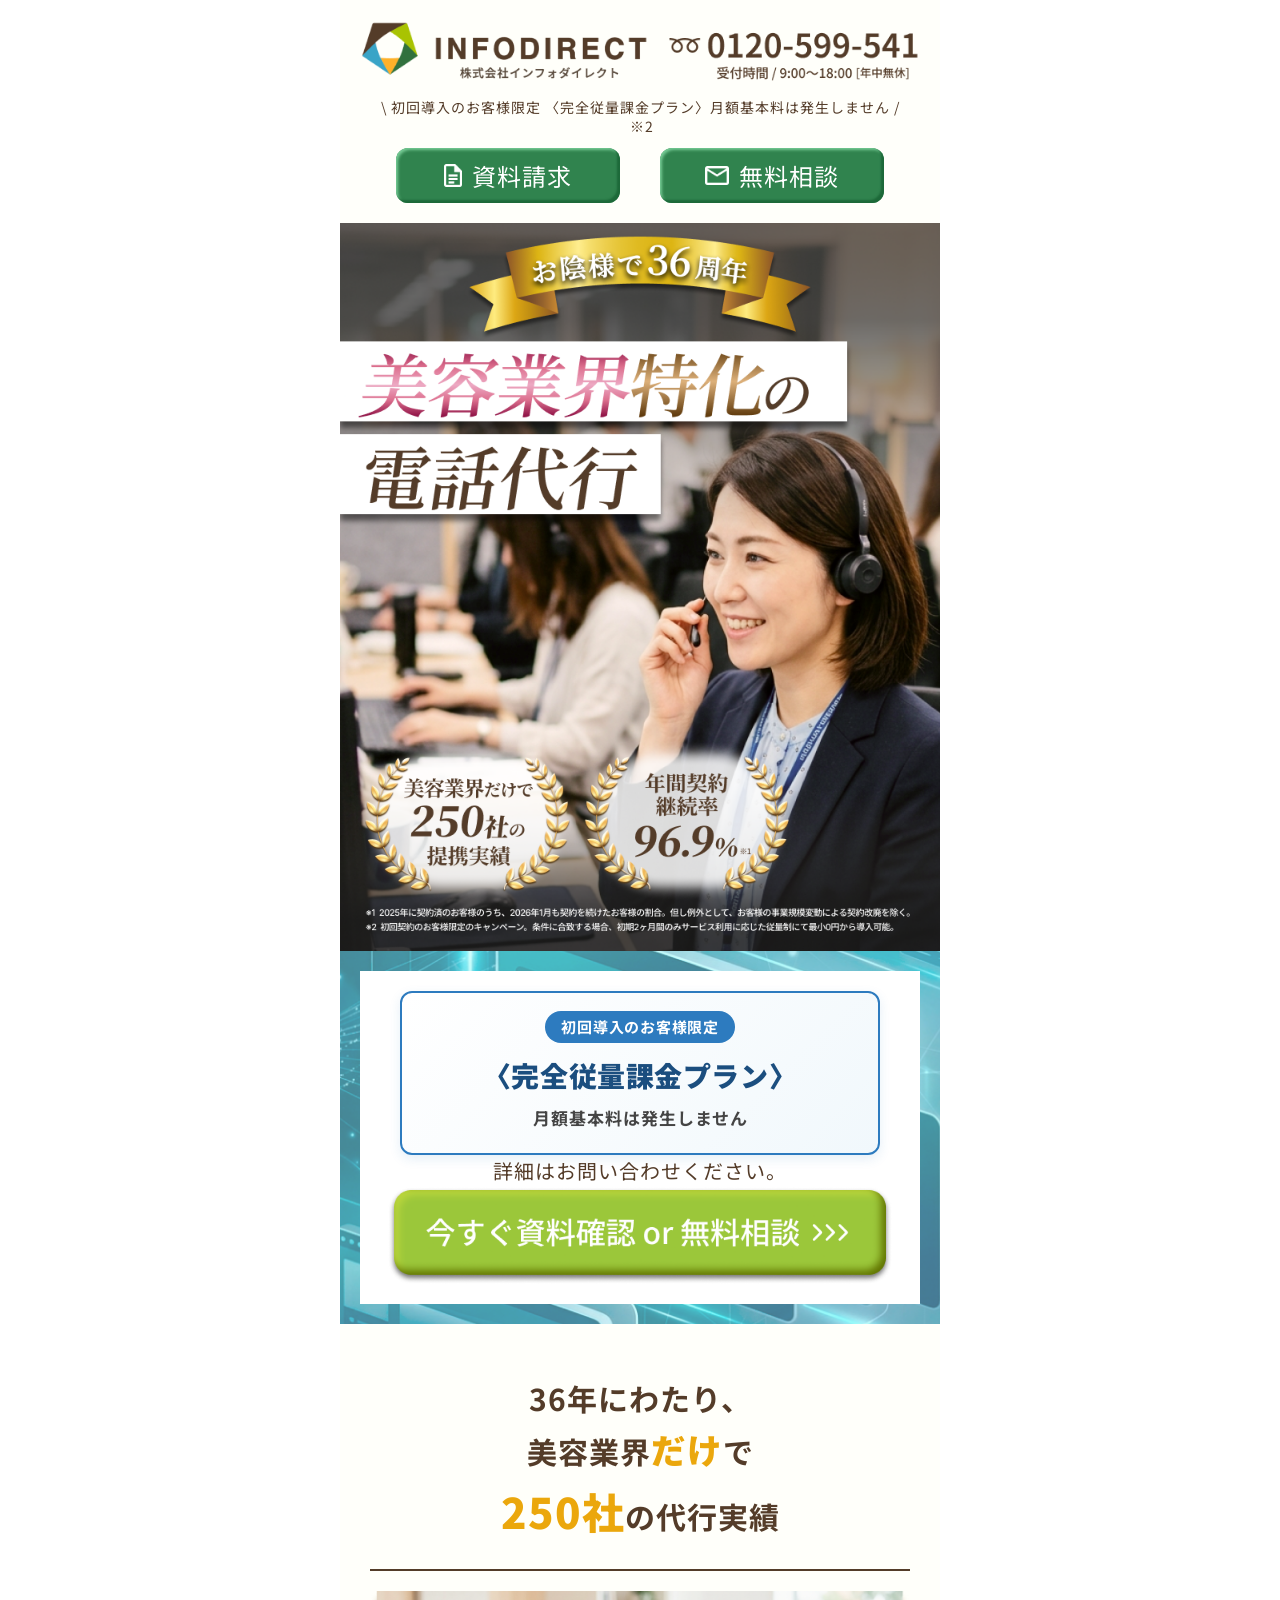
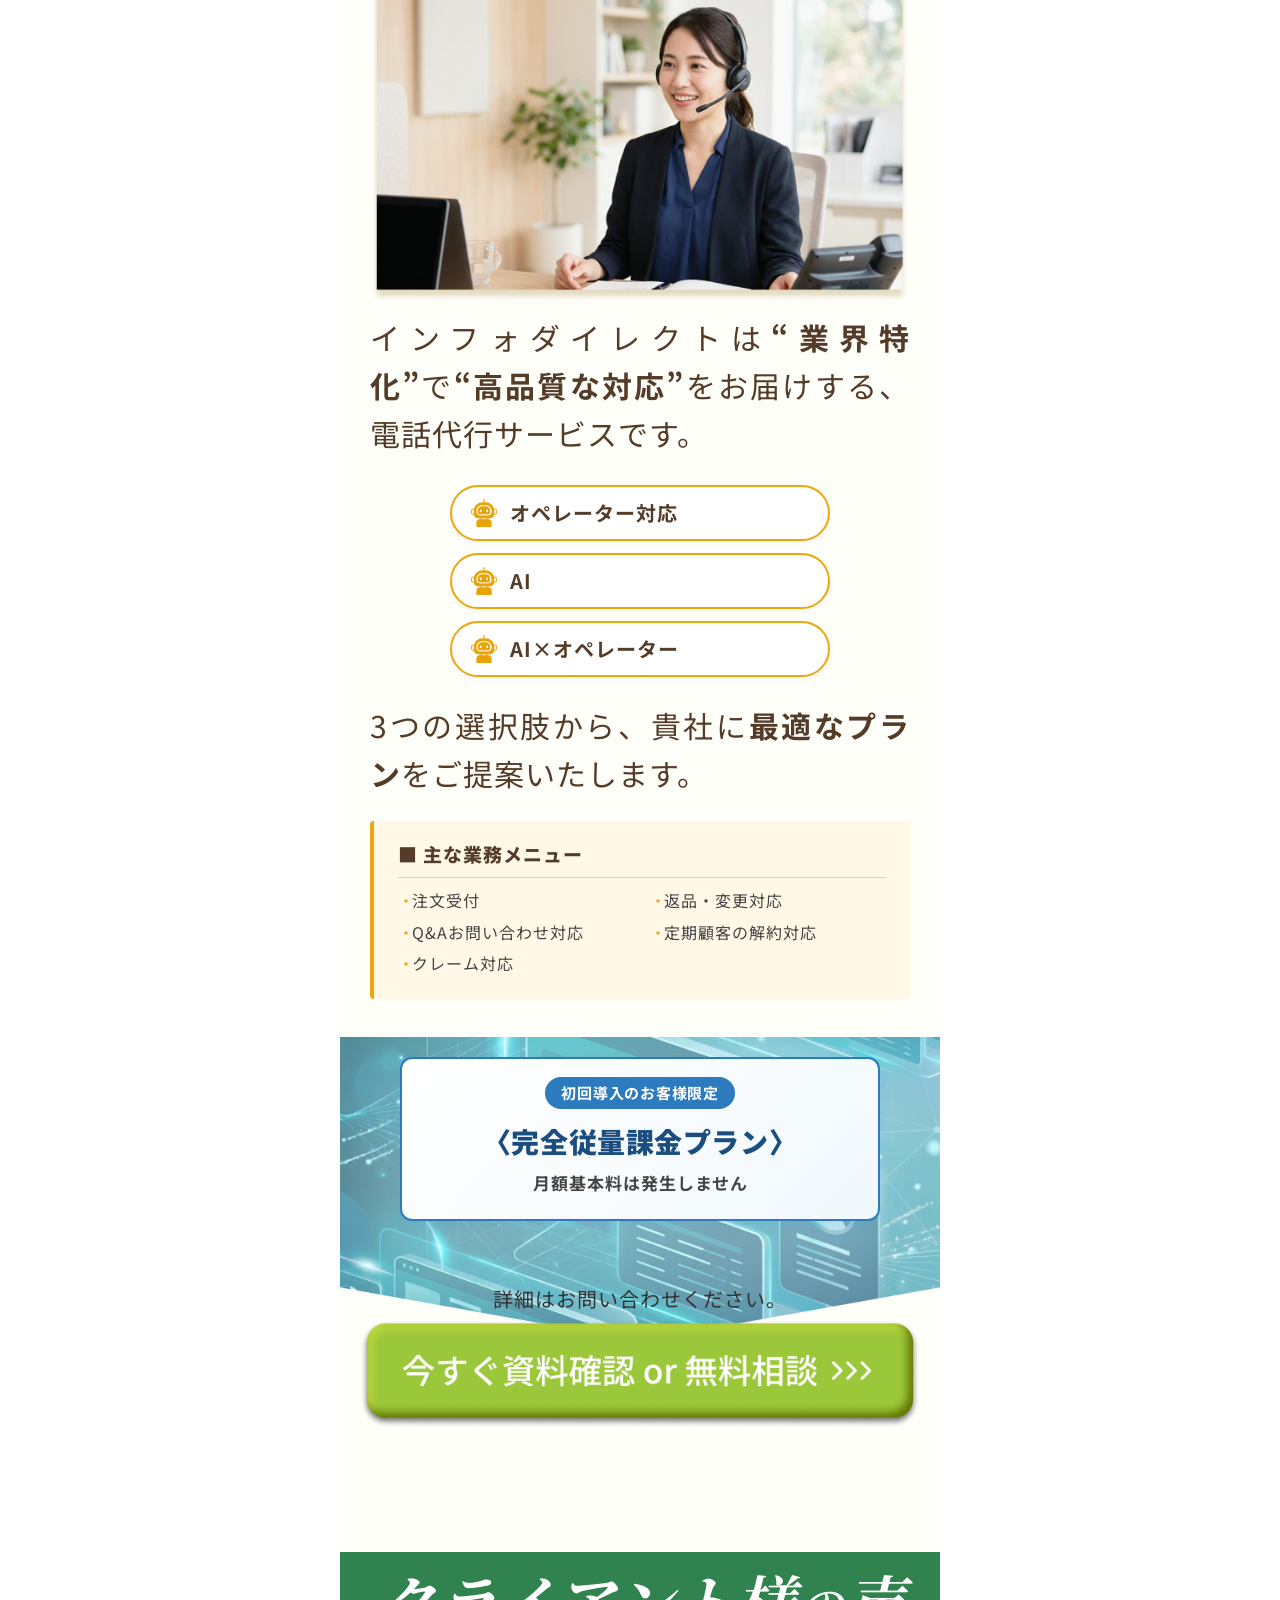
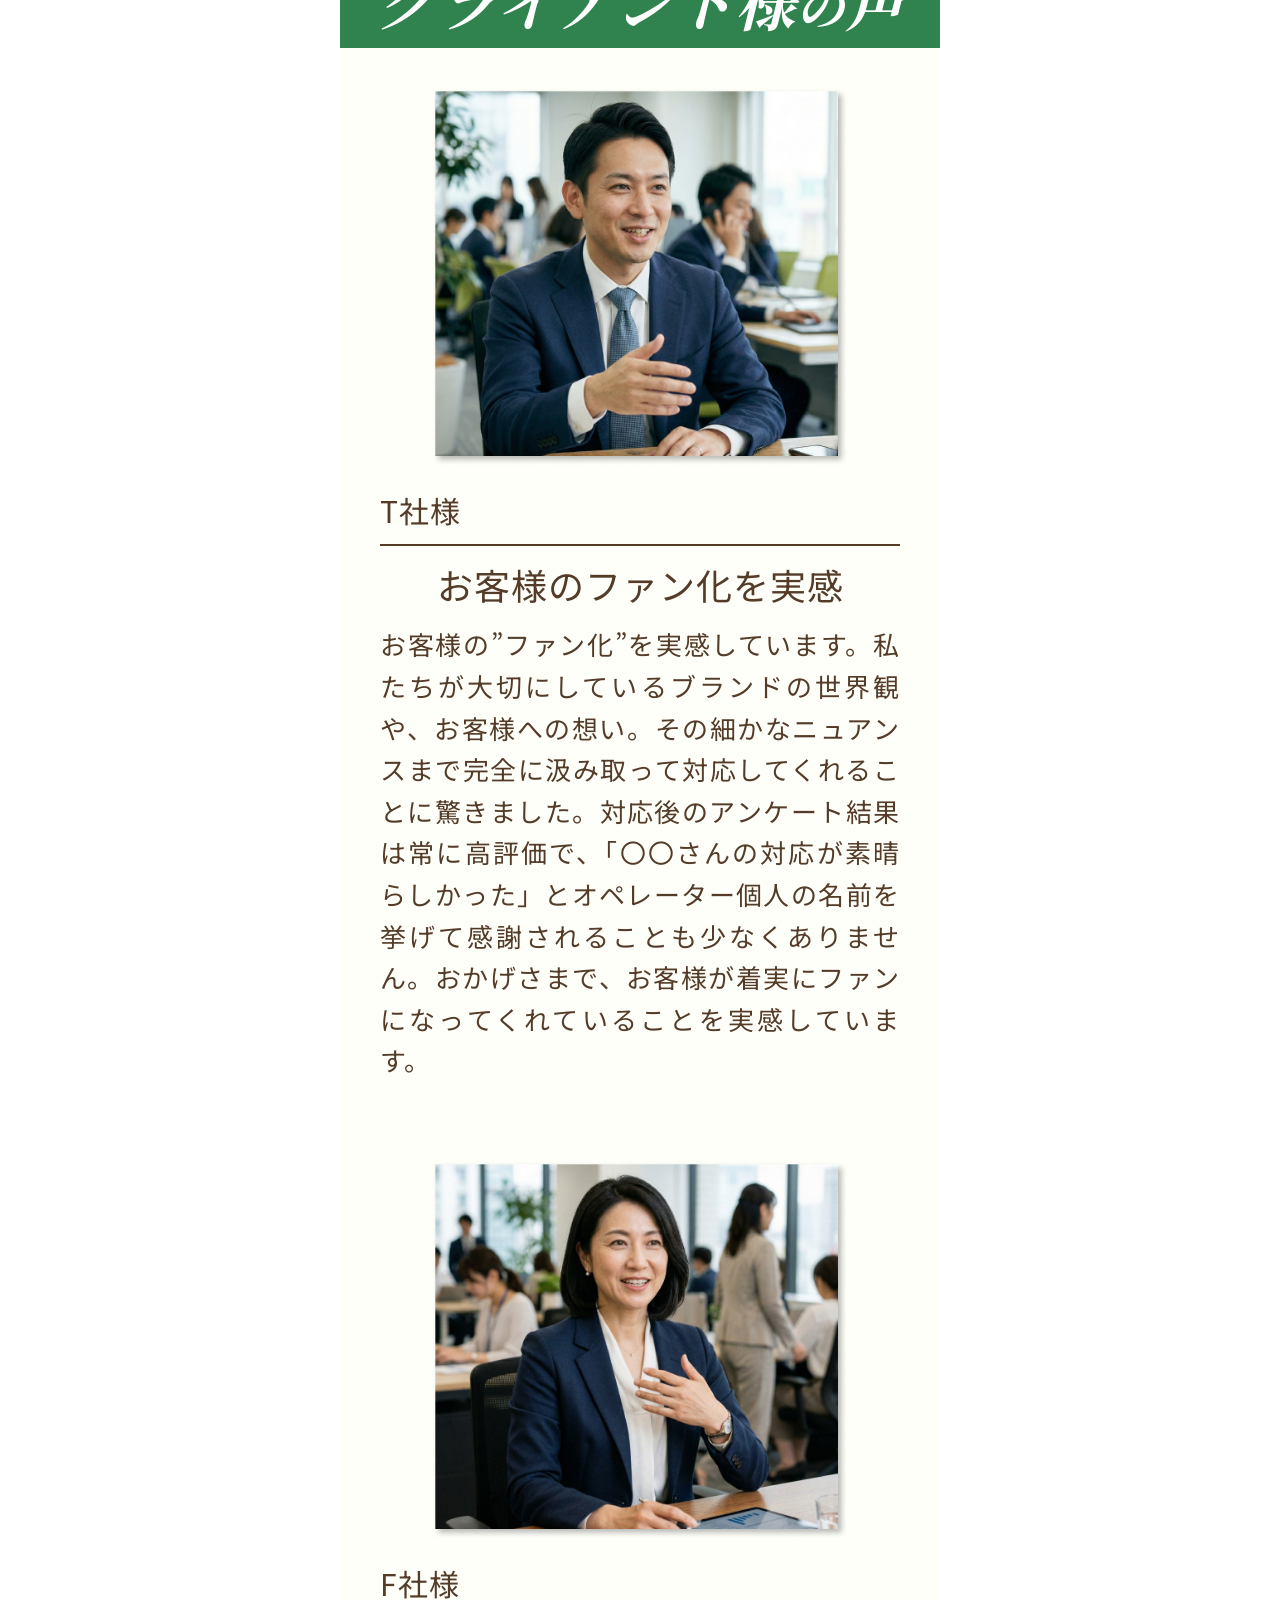
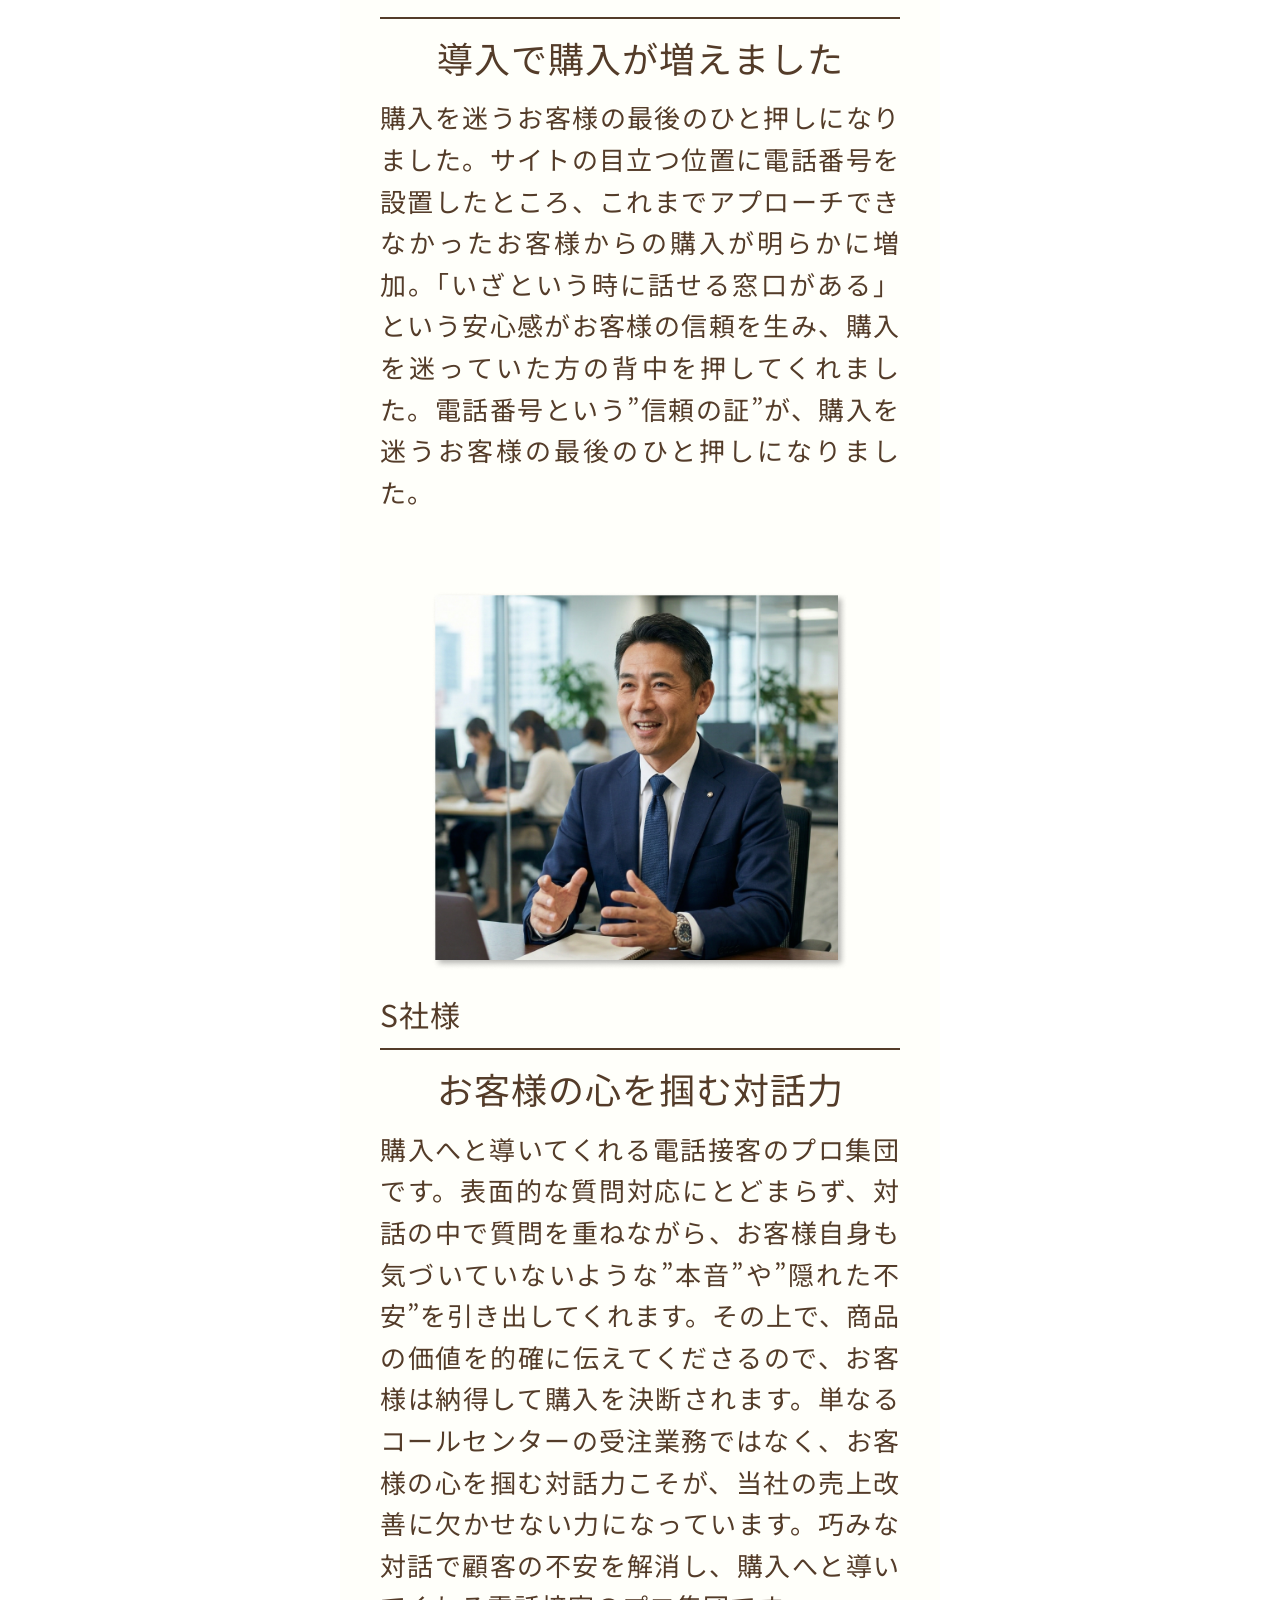
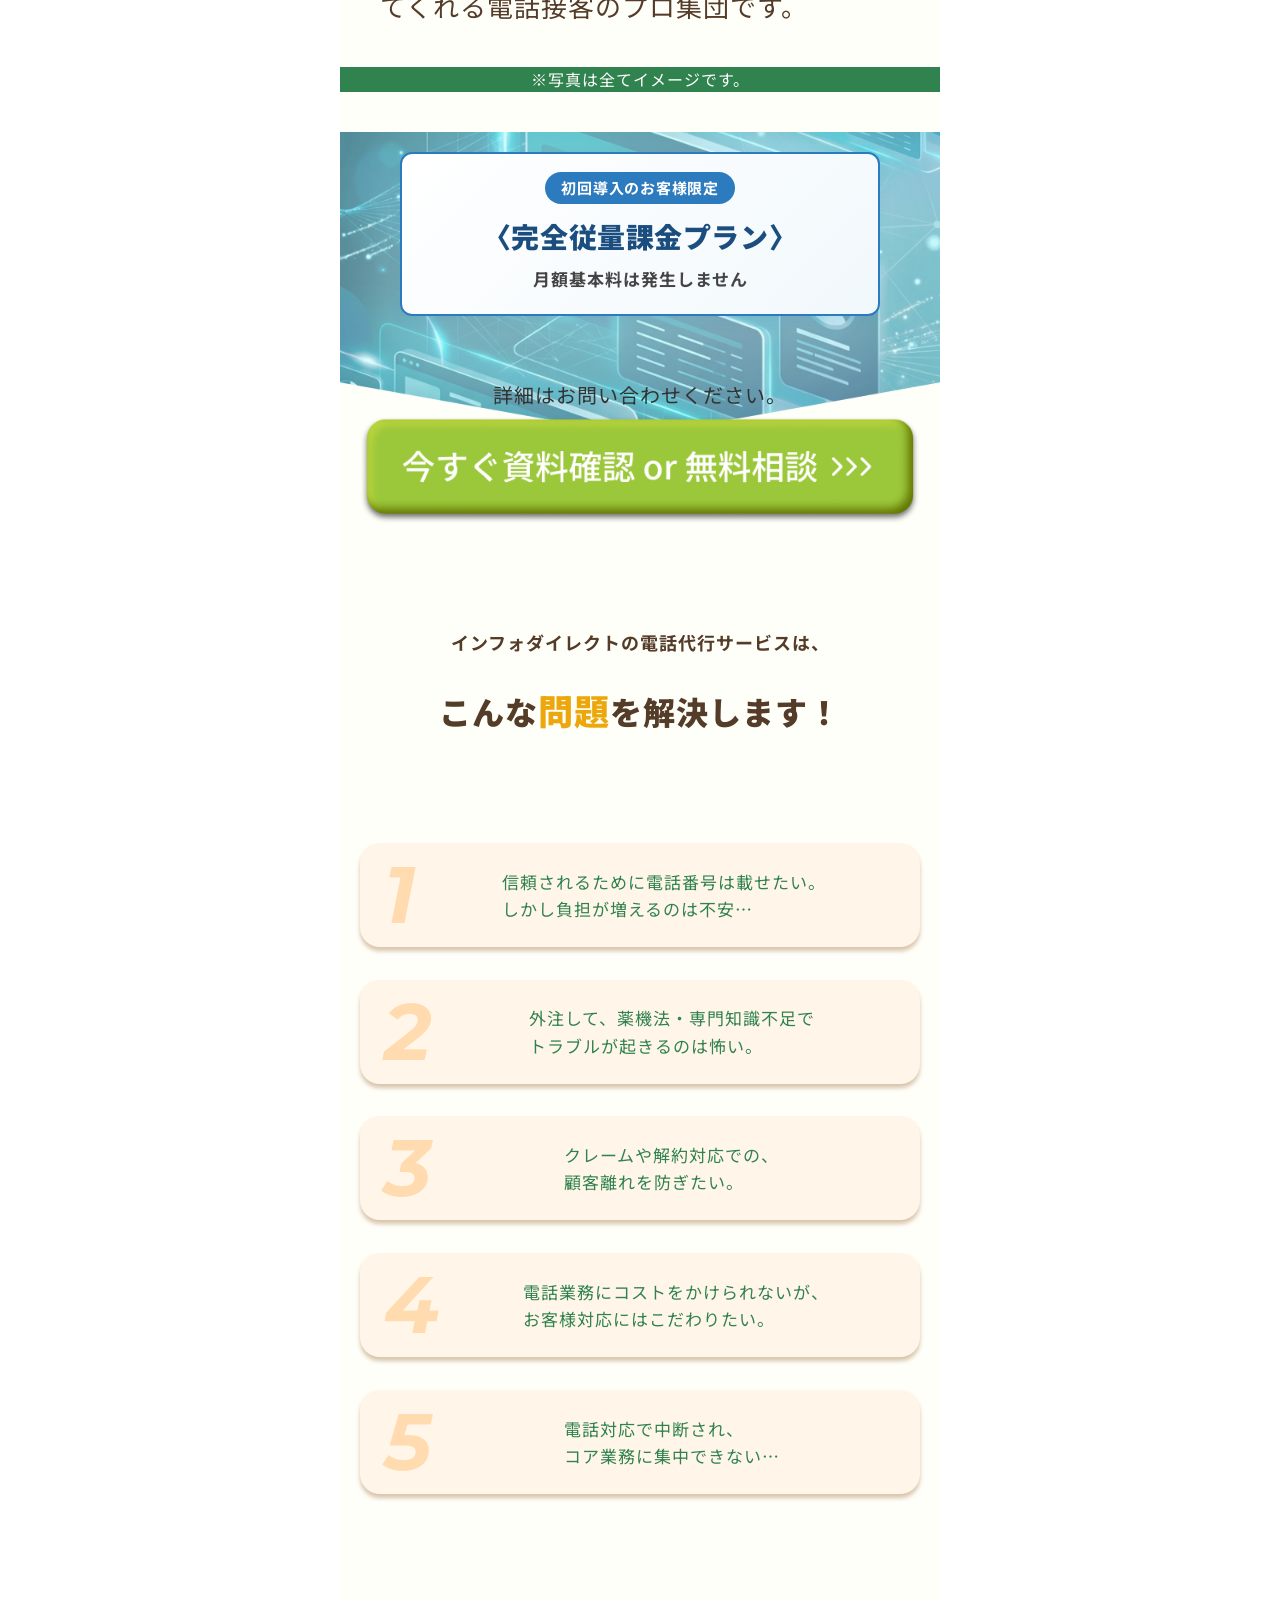
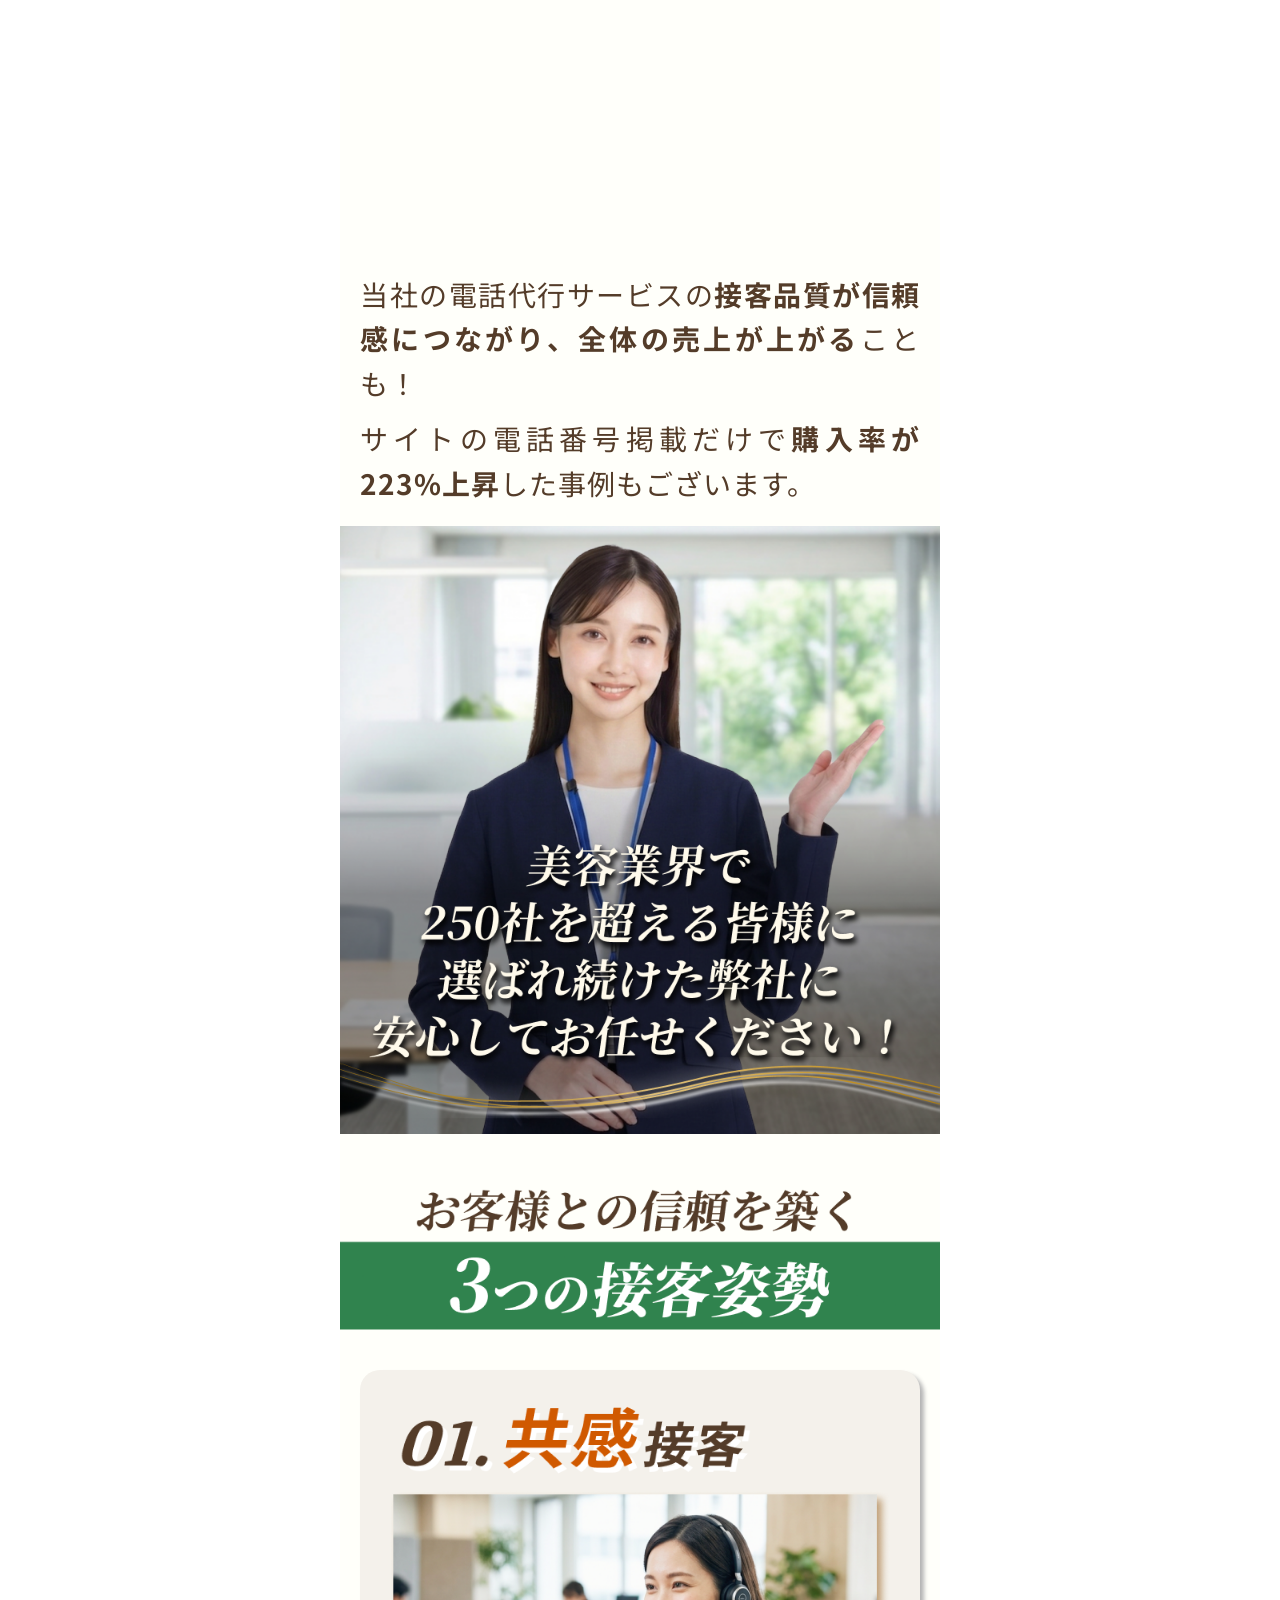
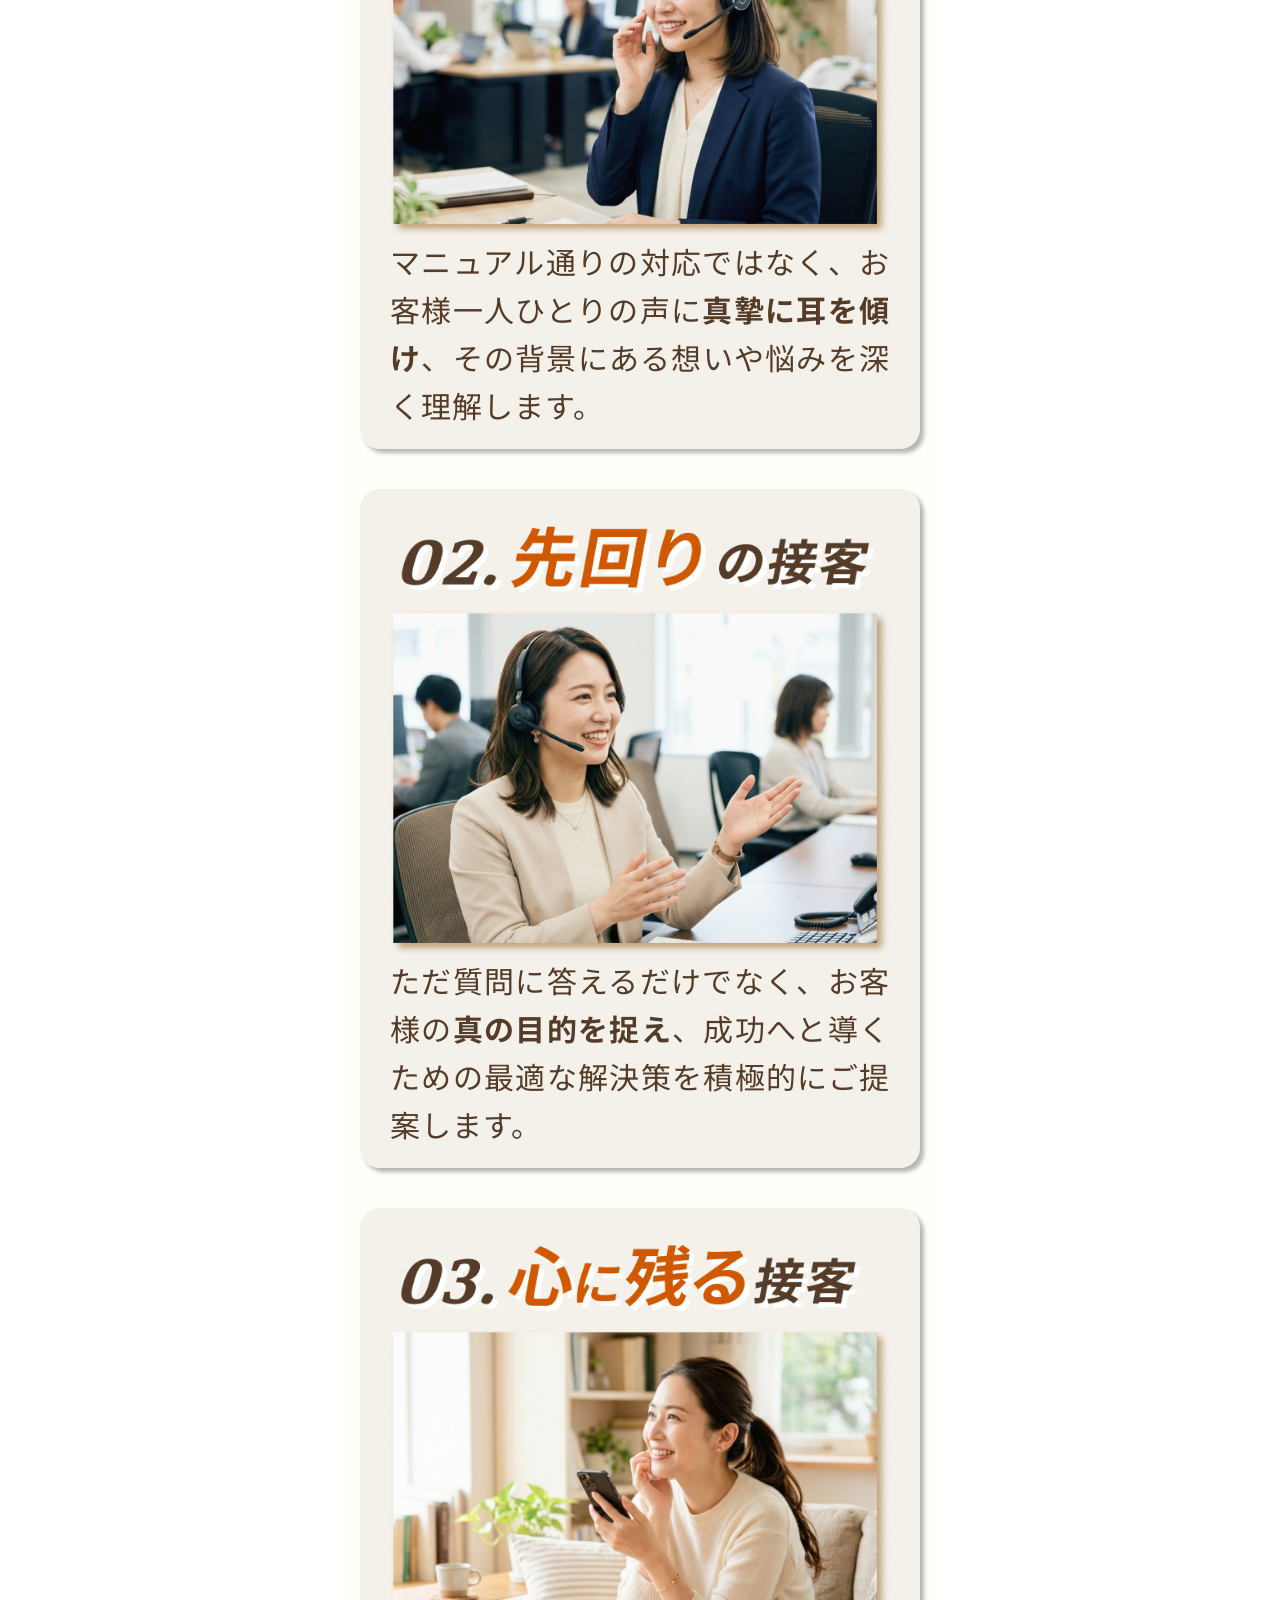
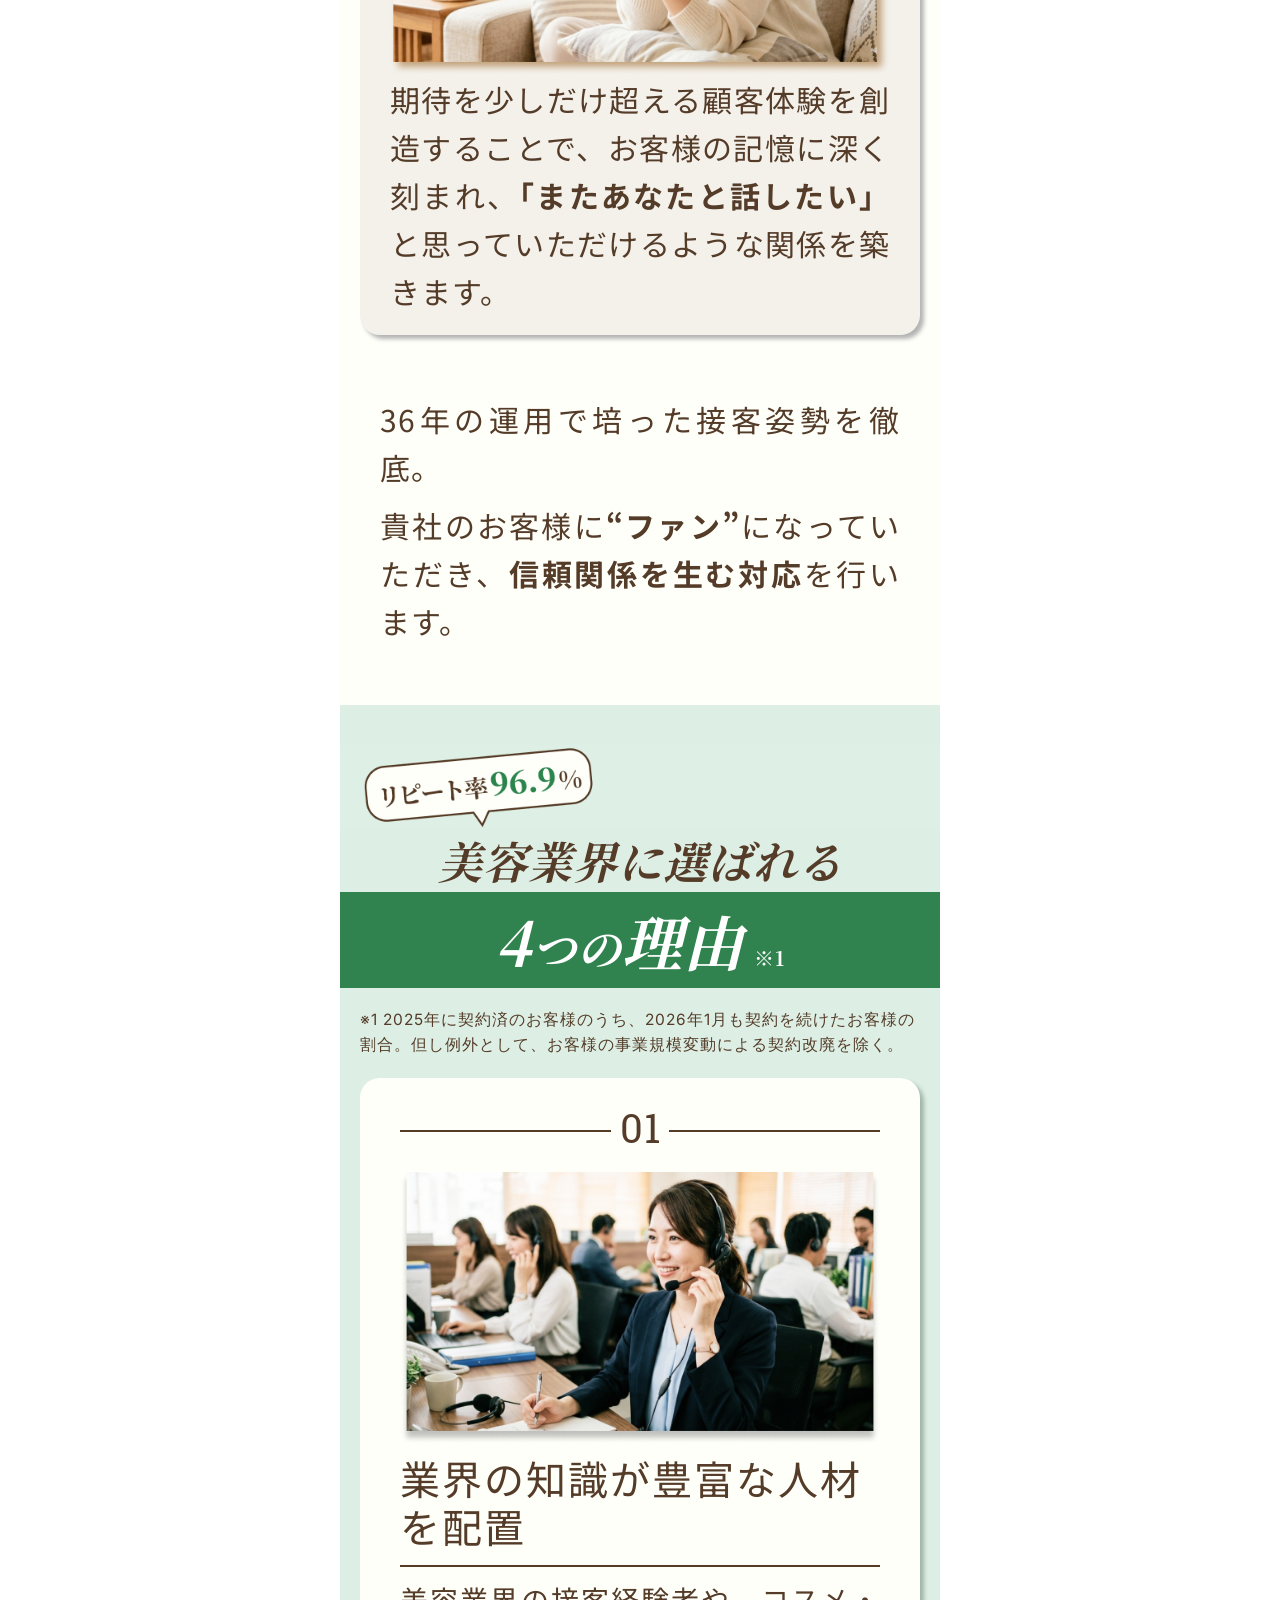
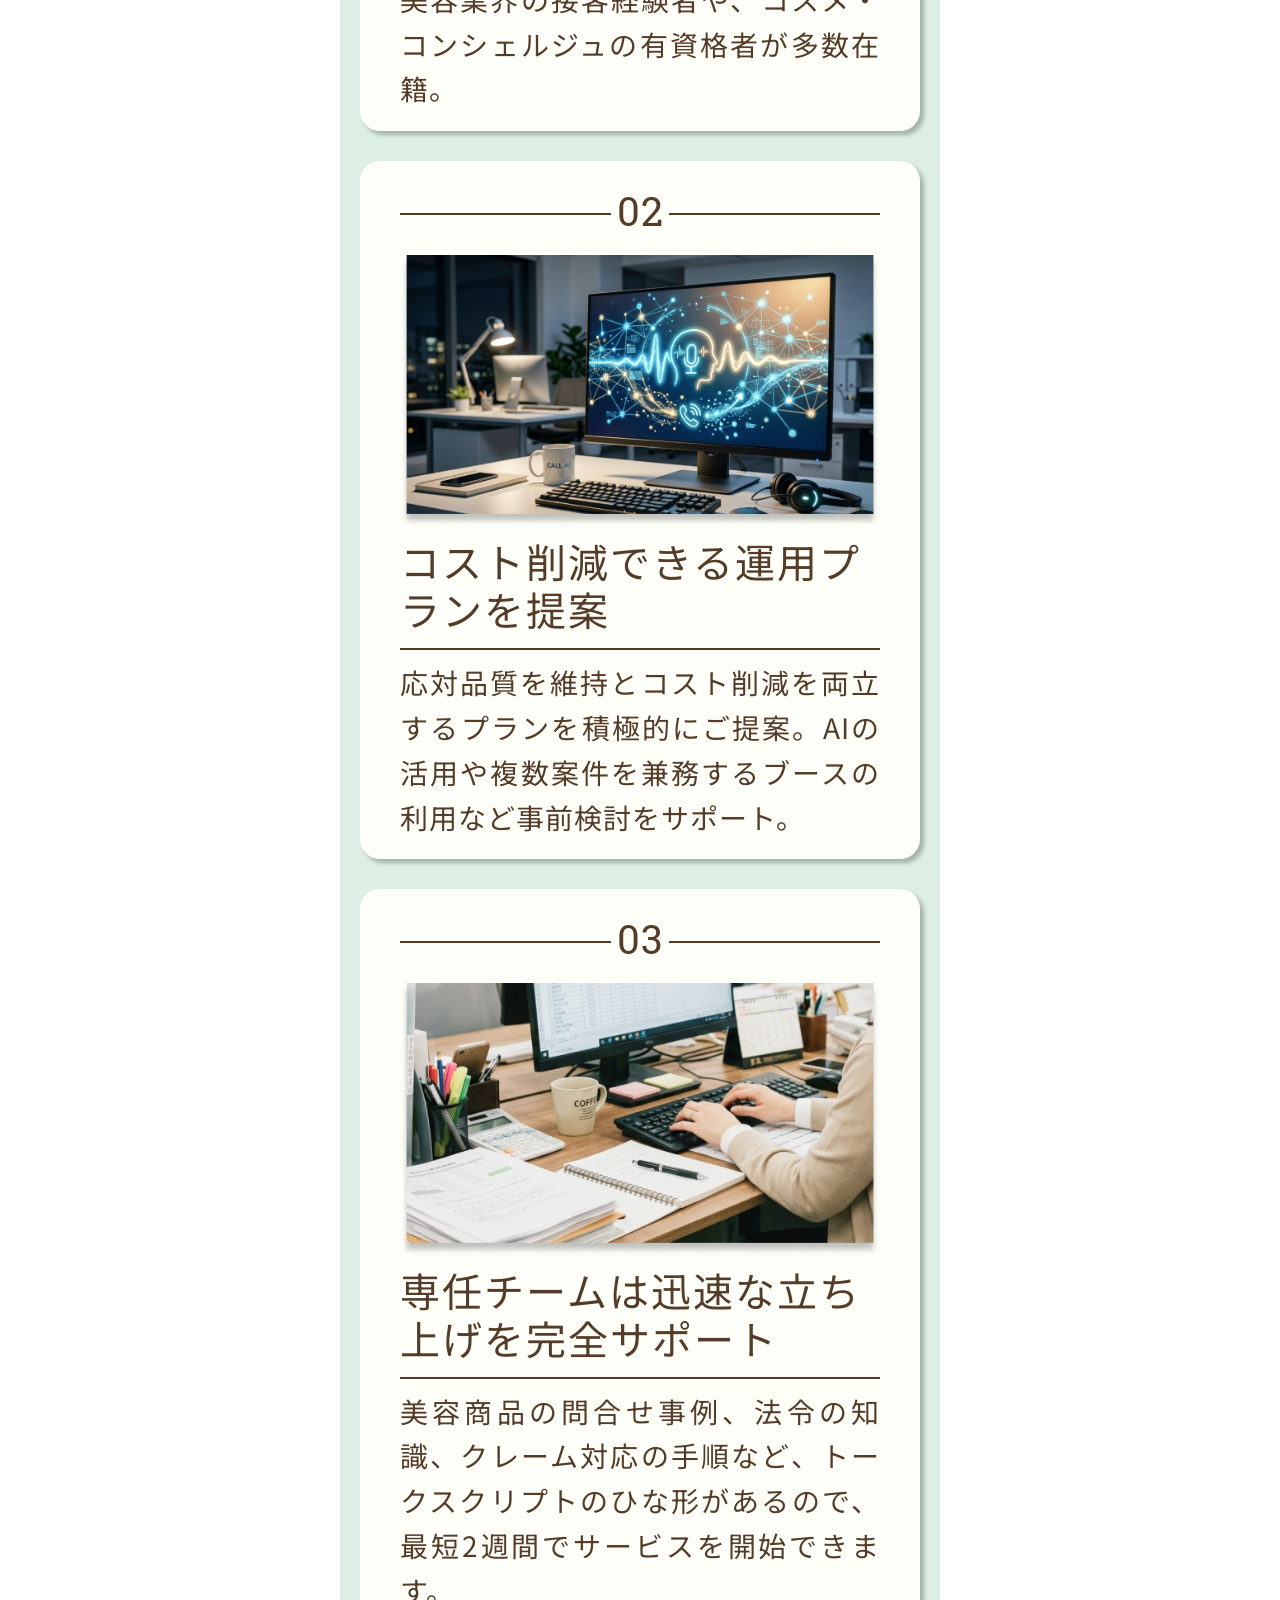
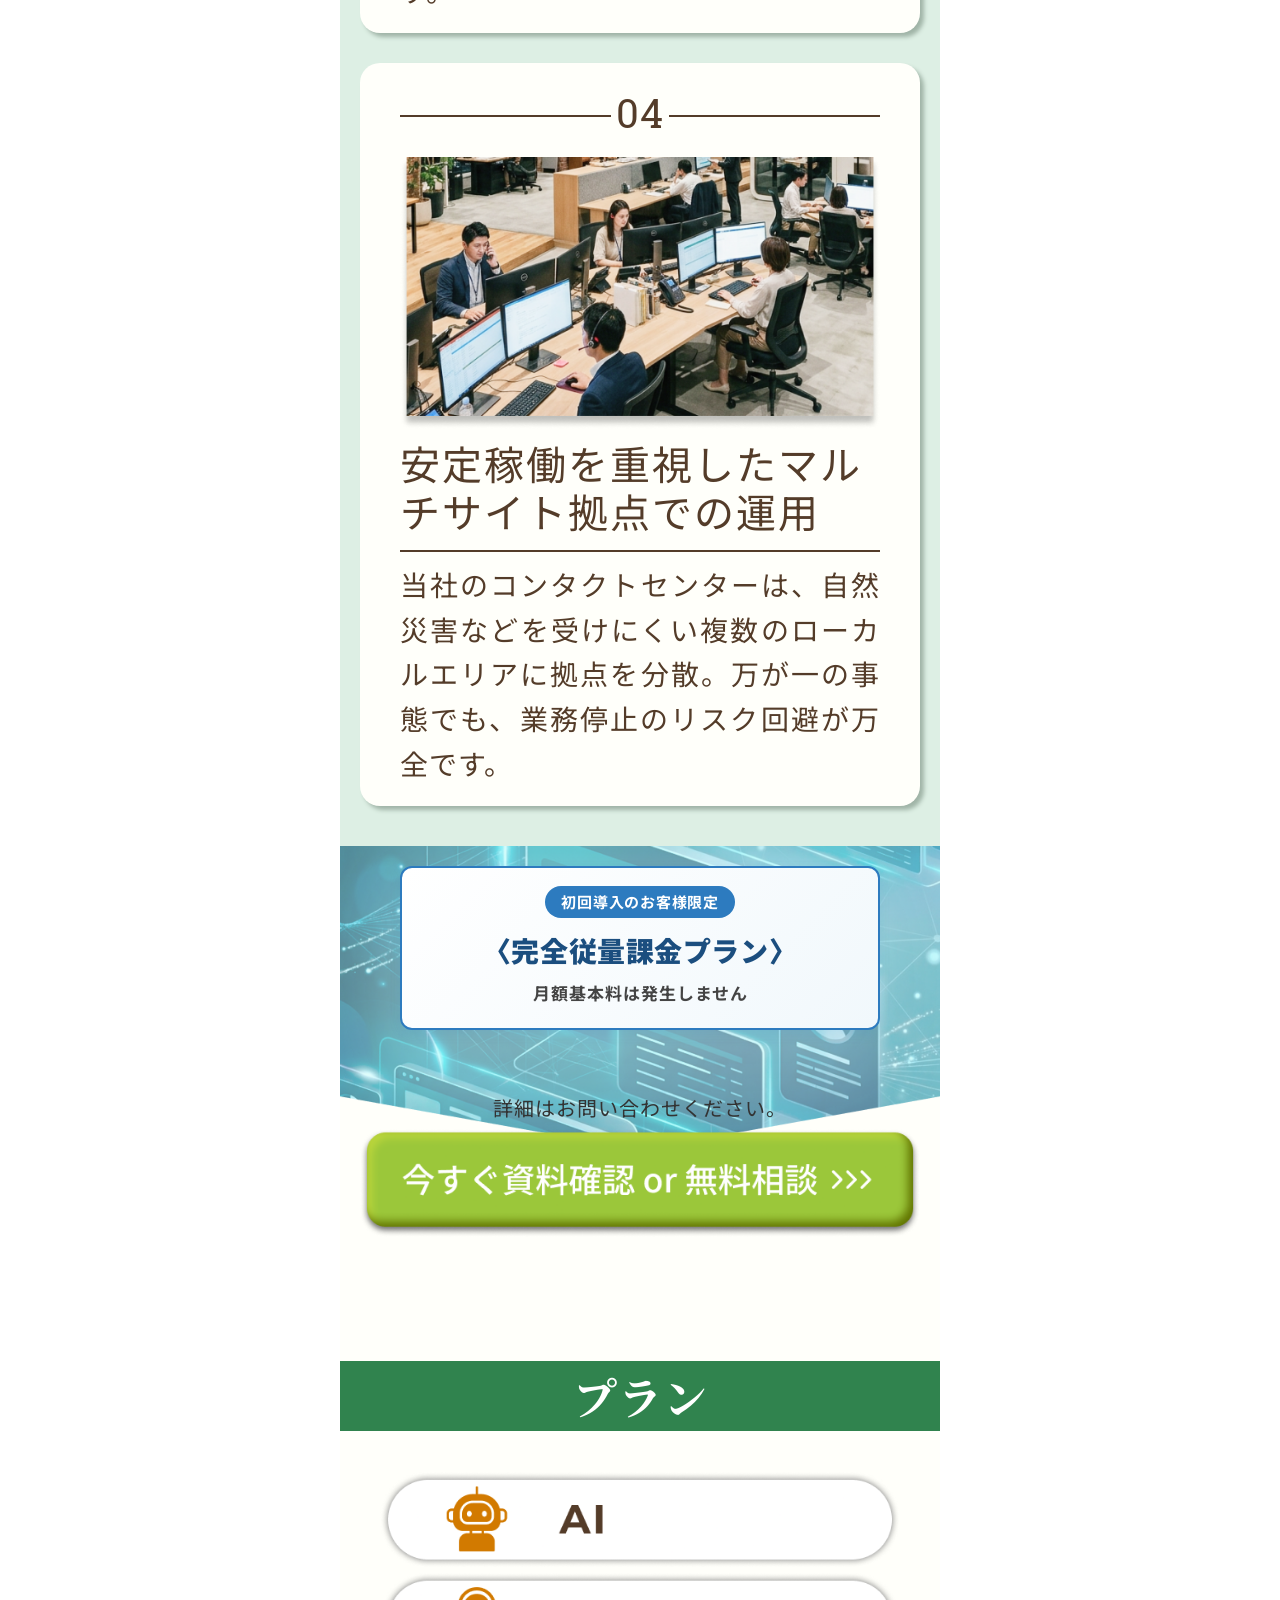
==== commit a2252210: "Fix: 画像パスを相対化 (/img/ → img/) + 背景画像追加 - index.html, contact_confirm.html, document_confirm.html の sr" ====
--- a/contact_confirm.html
+++ b/contact_confirm.html
@@ -16,7 +16,7 @@
 <body>
     <header class="hero">
         <div class="container">
-            <div class="logo"><img src="/img/logo.png" alt="logo"></div>
+            <div class="logo"><img src="img/logo.png" alt="logo"></div>
         </div>
     </header>
 
@@ -111,7 +111,7 @@
     <footer>
         <div class="container">
             <div class="inner">
-                <div class="image"><img src="/img/footer_logo.png" alt=""></div>
+                <div class="image"><img src="img/footer_logo.png" alt=""></div>
                 <div class="address">
                     〒160-0023<br>
                     東京都新宿区西新宿7-20-11 西新宿AIビル2F
--- a/style.css
+++ b/style.css
@@ -137,7 +137,7 @@
 }
 
 .campaign-1 .container {
-  background-image: url(/img/cta_1_bg.png);
+  background-image: url(img/cta_1_bg.png);
   background-position: center center;
   background-size: cover;
   display: flex;
@@ -175,7 +175,7 @@
   flex-direction: column;
   justify-content: space-between;
   gap: 10px;
-  background: url(/img/cta_2_bg.png), linear-gradient(180deg, #FFFFFA 0%, #FFFFFA 100%);
+  background: url(img/cta_2_bg.png), linear-gradient(180deg, #FFFFFA 0%, #FFFFFA 100%);
   background-position: center top;
   background-size: contain;
   background-repeat: no-repeat;
@@ -279,7 +279,7 @@
   flex-direction: column;
   gap: 3.5%;
   aspect-ratio: 375/680.5;
-  background: url("/img/solution_bg.png");
+  background: url("img/solution_bg.png");
   background-position: center center;
   background-size: contain;
   background-repeat: no-repeat;
@@ -1108,7 +1108,7 @@
   display: inline-block;
   width: 28px;
   height: 28px;
-  background: url("/img/plan_icon_1.png") no-repeat center / contain;
+  background: url("img/plan_icon_1.png") no-repeat center / contain;
   margin-right: 12px;
   flex-shrink: 0;
 }
